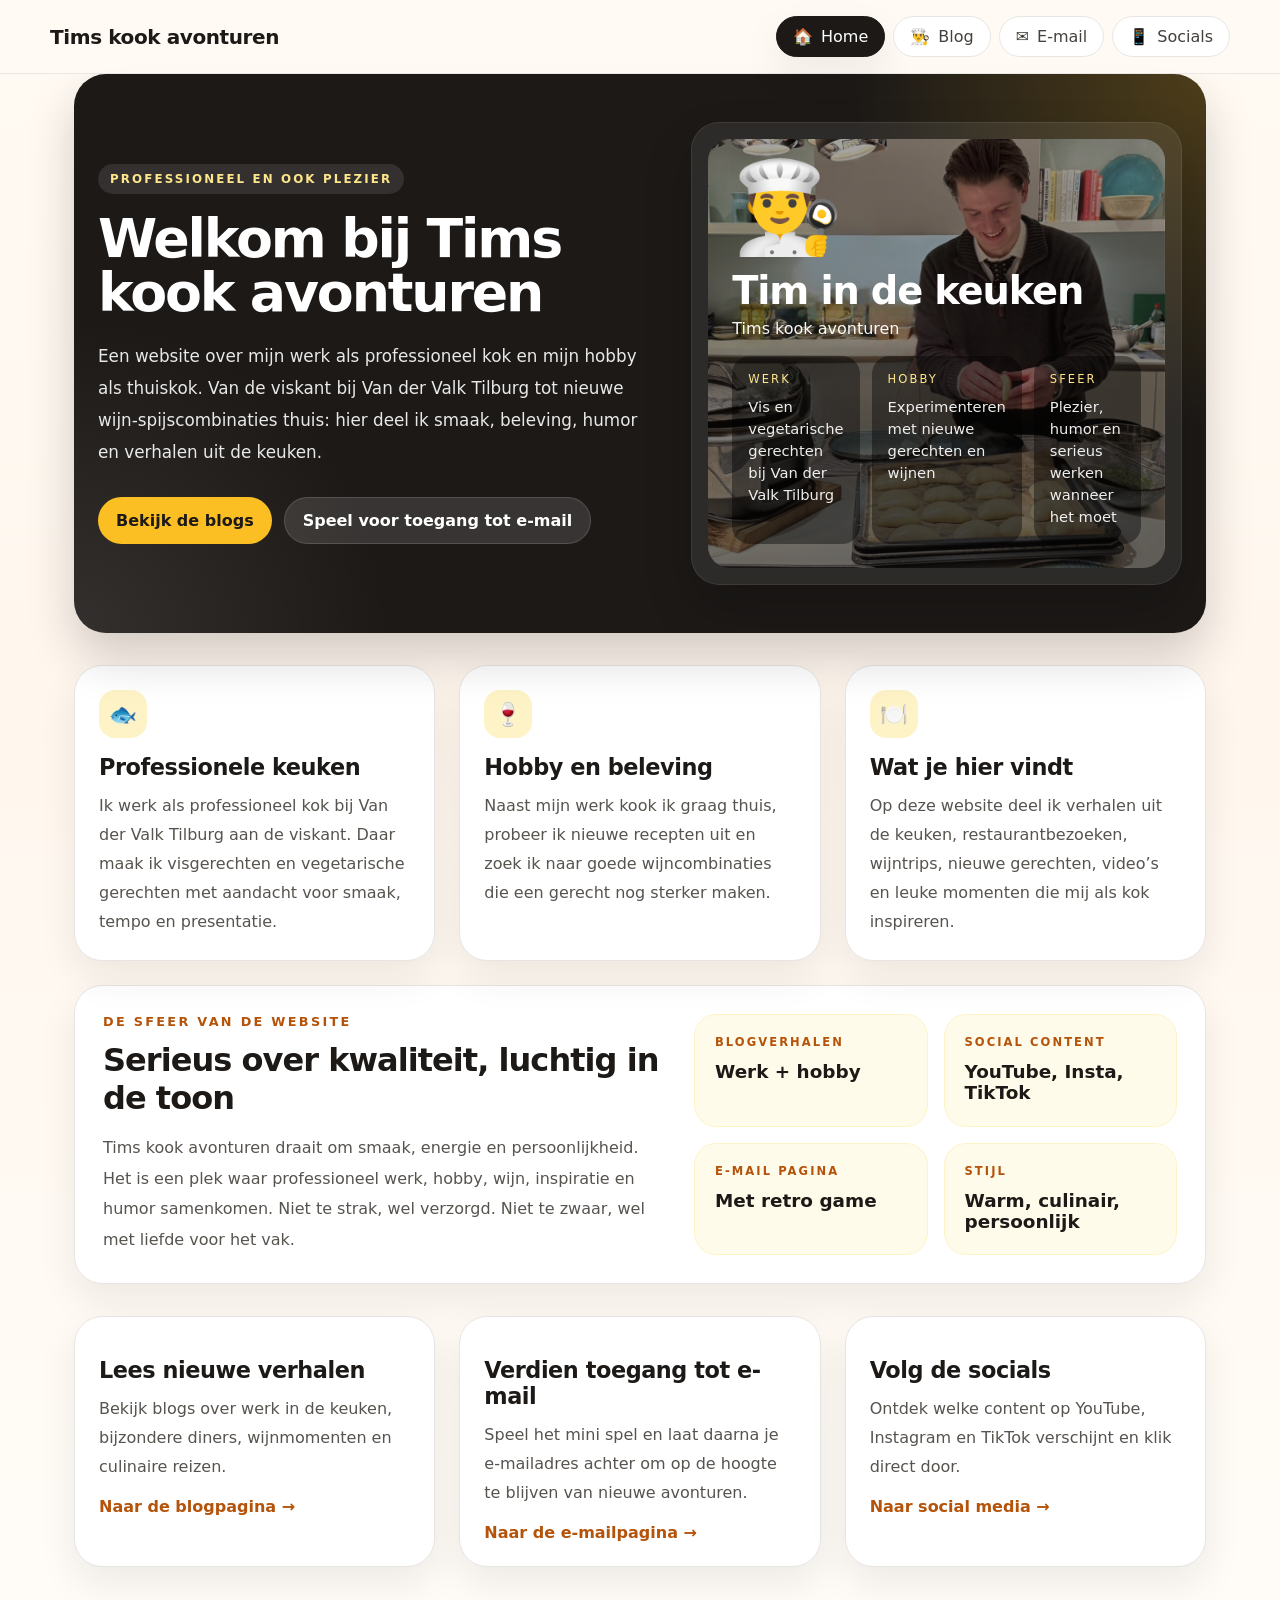
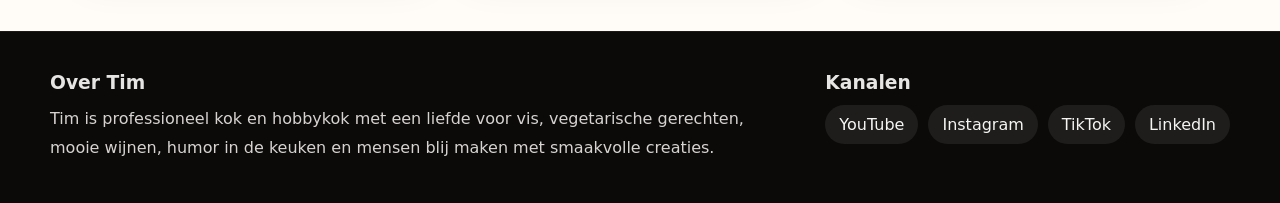
==== index.html @ 8c6b2191 "Add files via upload" ====
<!DOCTYPE html>
<html lang="nl">
<head>
  <meta charset="UTF-8" />
  <meta name="viewport" content="width=device-width, initial-scale=1.0" />
  <title>Tims kook avonturen</title>
  <link rel="stylesheet" href="styles.css" />
</head>
<body>
  <header class="site-header">
    <div class="container header-row">
      <a class="brand" href="index.html">Tims kook avonturen</a>
      <nav class="nav">
        <a class="nav-btn active" href="index.html">🏠 <span>Home</span></a><a class="nav-btn" href="blog.html">👨‍🍳 <span>Blog</span></a><a class="nav-btn" href="email.html">✉️ <span>E-mail</span></a><a class="nav-btn" href="social.html">📱 <span>Socials</span></a>
      </nav>
    </div>
  </header>
  <main class="container">
    
<section class="hero">
<div class="container hero-grid">
<div>
<span class="eyebrow">Professioneel en ook plezier</span>
<h1>Welkom bij Tims kook avonturen</h1>
<p class="hero-copy">
              Een website over mijn werk als professioneel kok en mijn hobby als thuiskok. Van de viskant bij Van der Valk Tilburg tot nieuwe wijn-spijscombinaties thuis: hier deel ik smaak, beleving, humor en verhalen uit de keuken.
            </p>
<div class="hero-actions">
<a class="btn-primary" href="blog.html">Bekijk de blogs</a>
<a class="btn-secondary" href="email.html">Speel voor toegang tot e-mail</a>
</div>
</div>
<div class="hero-card">
<div class="hero-visual">
<div>
<div class="hero-emoji">👨‍🍳</div>
<h2 class="hero-title">Tim in de keuken</h2>
<p class="hero-subtitle">Tims kook avonturen</p>
</div>
<div class="hero-mini-grid">
<div class="hero-mini">
<div class="mini-label">Werk</div>
<div class="mini-text">Vis en vegetarische gerechten bij Van der Valk Tilburg</div>
</div>
<div class="hero-mini">
<div class="mini-label">Hobby</div>
<div class="mini-text">Experimenteren met nieuwe gerechten en wijnen</div>
</div>
<div class="hero-mini">
<div class="mini-label">Sfeer</div>
<div class="mini-text">Plezier, humor en serieus werken wanneer het moet</div>
</div>
</div>
</div>
</div>
</div>
</section>
<section class="section-grid-3">
<article class="card">
<div class="icon-badge">🐟</div>
<h3>Professionele keuken</h3>
<p>Ik werk als professioneel kok bij Van der Valk Tilburg aan de viskant. Daar maak ik visgerechten en vegetarische gerechten met aandacht voor smaak, tempo en presentatie.</p>
</article>
<article class="card">
<div class="icon-badge">🍷</div>
<h3>Hobby en beleving</h3>
<p>Naast mijn werk kook ik graag thuis, probeer ik nieuwe recepten uit en zoek ik naar goede wijncombinaties die een gerecht nog sterker maken.</p>
</article>
<article class="card">
<div class="icon-badge">🍽️</div>
<h3>Wat je hier vindt</h3>
<p>Op deze website deel ik verhalen uit de keuken, restaurantbezoeken, wijntrips, nieuwe gerechten, video’s en leuke momenten die mij als kok inspireren.</p>
</article>
</section>
<section class="section-shell section-grid-2">
<div>
<div class="eyebrow-dark">De sfeer van de website</div>
<h2>Serieus over kwaliteit, luchtig in de toon</h2>
<p>
            Tims kook avonturen draait om smaak, energie en persoonlijkheid. Het is een plek waar professioneel werk, hobby, wijn, inspiratie en humor samenkomen. Niet te strak, wel verzorgd. Niet te zwaar, wel met liefde voor het vak.
          </p>
</div>
<div class="stats-grid">
<div class="stat">
<div class="stat-label">Blogverhalen</div>
<div class="stat-value">Werk + hobby</div>
</div>
<div class="stat">
<div class="stat-label">Social content</div>
<div class="stat-value">YouTube, Insta, TikTok</div>
</div>
<div class="stat">
<div class="stat-label">E-mail pagina</div>
<div class="stat-value">Met retro game</div>
</div>
<div class="stat">
<div class="stat-label">Stijl</div>
<div class="stat-value">Warm, culinair, persoonlijk</div>
</div>
</div>
</section>
<section class="section-grid-3">
<article class="card">
<h3>Lees nieuwe verhalen</h3>
<p>Bekijk blogs over werk in de keuken, bijzondere diners, wijnmomenten en culinaire reizen.</p>
<a class="arrow-link" href="blog.html">Naar de blogpagina →</a>
</article>
<article class="card">
<h3>Verdien toegang tot e-mail</h3>
<p>Speel het mini spel en laat daarna je e-mailadres achter om op de hoogte te blijven van nieuwe avonturen.</p>
<a class="arrow-link" href="email.html">Naar de e-mailpagina →</a>
</article>
<article class="card">
<h3>Volg de socials</h3>
<p>Ontdek welke content op YouTube, Instagram en TikTok verschijnt en klik direct door.</p>
<a class="arrow-link" href="social.html">Naar social media →</a>
</article>
</section>

  </main>
  <footer class="site-footer">
<div class="container footer-grid">
<div>
<h3>Over Tim</h3>
<p>Tim is professioneel kok en hobbykok met een liefde voor vis, vegetarische gerechten, mooie wijnen, humor in de keuken en mensen blij maken met smaakvolle creaties.</p>
</div>
<div>
<h3>Kanalen</h3>
<div class="footer-links">
<a class="footer-link" href="https://www.youtube.com/@timskookavonturen" rel="noreferrer" target="_blank">YouTube</a>
<a class="footer-link" href="https://www.instagram.com/tims.kook.avonturen" rel="noreferrer" target="_blank">Instagram</a>
<a class="footer-link" href="https://www.tiktok.com/@tims.kook.avonture" rel="noreferrer" target="_blank">TikTok</a>
<a class="footer-link" href="https://www.linkedin.com/" rel="noreferrer" target="_blank">LinkedIn</a>
</div>
</div>
</div>
</footer>
  <script src="script.js"></script>
</body>
</html>
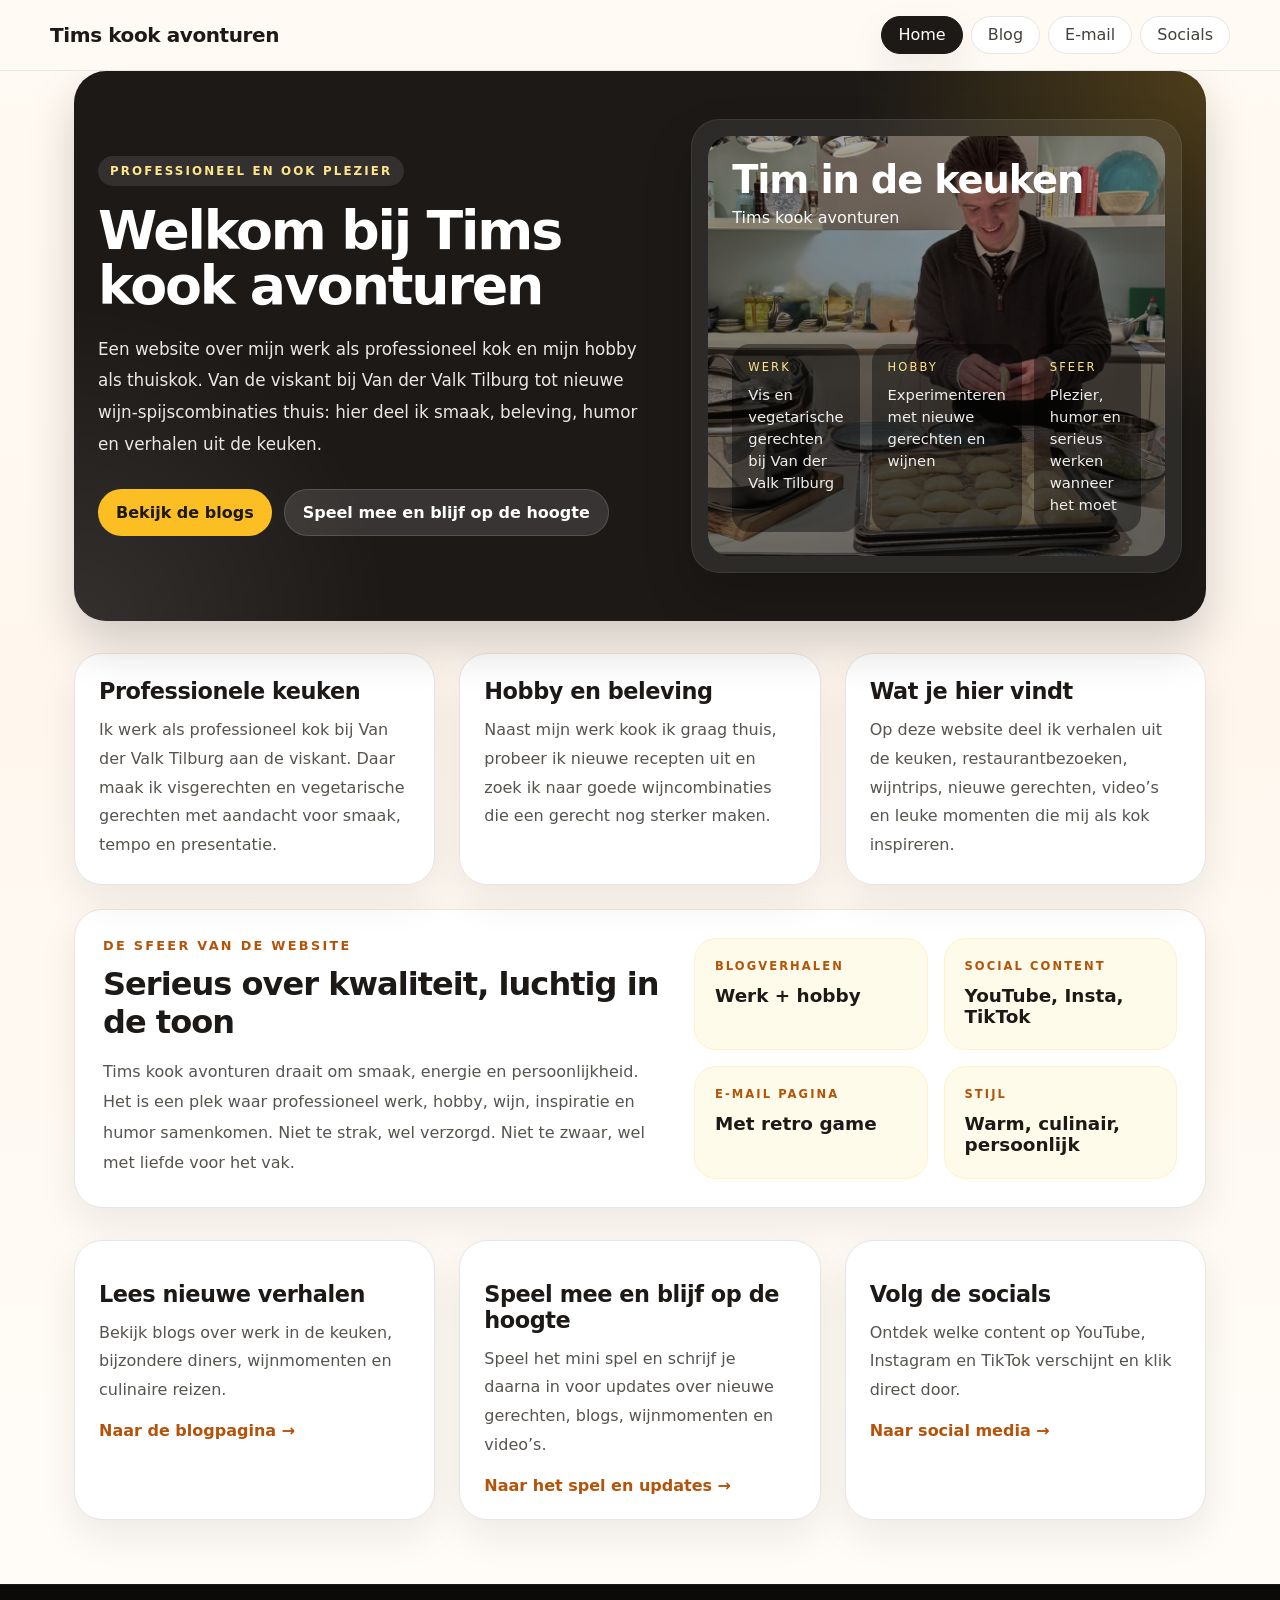
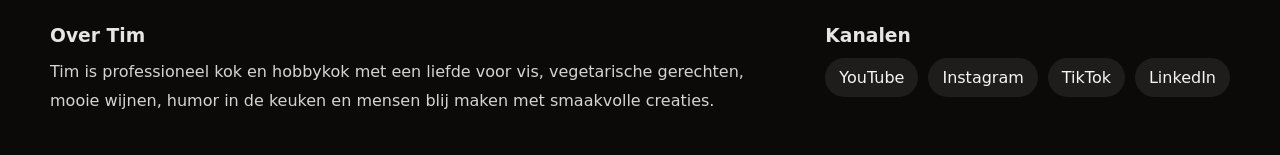
==== commit 6120a947: "Add files via upload" ====
--- a/index.html
+++ b/index.html
@@ -11,7 +11,7 @@
     <div class="container header-row">
       <a class="brand" href="index.html">Tims kook avonturen</a>
       <nav class="nav">
-        <a class="nav-btn active" href="index.html">🏠 <span>Home</span></a><a class="nav-btn" href="blog.html">👨‍🍳 <span>Blog</span></a><a class="nav-btn" href="email.html">✉️ <span>E-mail</span></a><a class="nav-btn" href="social.html">📱 <span>Socials</span></a>
+        <a class="nav-btn active" href="index.html"><span>Home</span></a><a class="nav-btn" href="blog.html"><span>Blog</span></a><a class="nav-btn" href="email.html"><span>E-mail</span></a><a class="nav-btn" href="social.html"><span>Socials</span></a>
       </nav>
     </div>
   </header>
@@ -27,13 +27,12 @@
             </p>
 <div class="hero-actions">
 <a class="btn-primary" href="blog.html">Bekijk de blogs</a>
-<a class="btn-secondary" href="email.html">Speel voor toegang tot e-mail</a>
+<a class="btn-secondary" href="email.html">Speel mee en blijf op de hoogte</a>
 </div>
 </div>
 <div class="hero-card">
-<div class="hero-visual">
+<div class="hero-visual hero-no-emoji">
 <div>
-<div class="hero-emoji">👨‍🍳</div>
 <h2 class="hero-title">Tim in de keuken</h2>
 <p class="hero-subtitle">Tims kook avonturen</p>
 </div>
@@ -56,18 +55,15 @@
 </div>
 </section>
 <section class="section-grid-3">
-<article class="card">
-<div class="icon-badge">🐟</div>
+<article class="card no-icon">
 <h3>Professionele keuken</h3>
 <p>Ik werk als professioneel kok bij Van der Valk Tilburg aan de viskant. Daar maak ik visgerechten en vegetarische gerechten met aandacht voor smaak, tempo en presentatie.</p>
 </article>
-<article class="card">
-<div class="icon-badge">🍷</div>
+<article class="card no-icon">
 <h3>Hobby en beleving</h3>
 <p>Naast mijn werk kook ik graag thuis, probeer ik nieuwe recepten uit en zoek ik naar goede wijncombinaties die een gerecht nog sterker maken.</p>
 </article>
-<article class="card">
-<div class="icon-badge">🍽️</div>
+<article class="card no-icon">
 <h3>Wat je hier vindt</h3>
 <p>Op deze website deel ik verhalen uit de keuken, restaurantbezoeken, wijntrips, nieuwe gerechten, video’s en leuke momenten die mij als kok inspireren.</p>
 </article>
@@ -106,9 +102,9 @@
 <a class="arrow-link" href="blog.html">Naar de blogpagina →</a>
 </article>
 <article class="card">
-<h3>Verdien toegang tot e-mail</h3>
-<p>Speel het mini spel en laat daarna je e-mailadres achter om op de hoogte te blijven van nieuwe avonturen.</p>
-<a class="arrow-link" href="email.html">Naar de e-mailpagina →</a>
+<h3>Speel mee en blijf op de hoogte</h3>
+<p>Speel het mini spel en schrijf je daarna in voor updates over nieuwe gerechten, blogs, wijnmomenten en video’s.</p>
+<a class="arrow-link" href="email.html">Naar het spel en updates →</a>
 </article>
 <article class="card">
 <h3>Volg de socials</h3>
--- a/styles.css
+++ b/styles.css
@@ -97,6 +97,8 @@
       box-shadow: var(--shadow);
     }
 
+    .nav-btn span { line-height: 1; }
+
     main { padding: 32px 0 40px; }
 
     .page { display: none; }
@@ -257,6 +259,8 @@
       font-size: 1rem;
     }
 
+    .hero-no-emoji .hero-title { margin-top: 0; }
+
     .hero-mini-grid {
       display: grid;
       grid-template-columns: repeat(3, 1fr);
@@ -324,6 +328,8 @@
       font-size: 1.4rem;
       letter-spacing: -0.02em;
     }
+
+    .card.no-icon h3 { margin-top: 0; }
 
     .card p {
       margin-top: 12px;
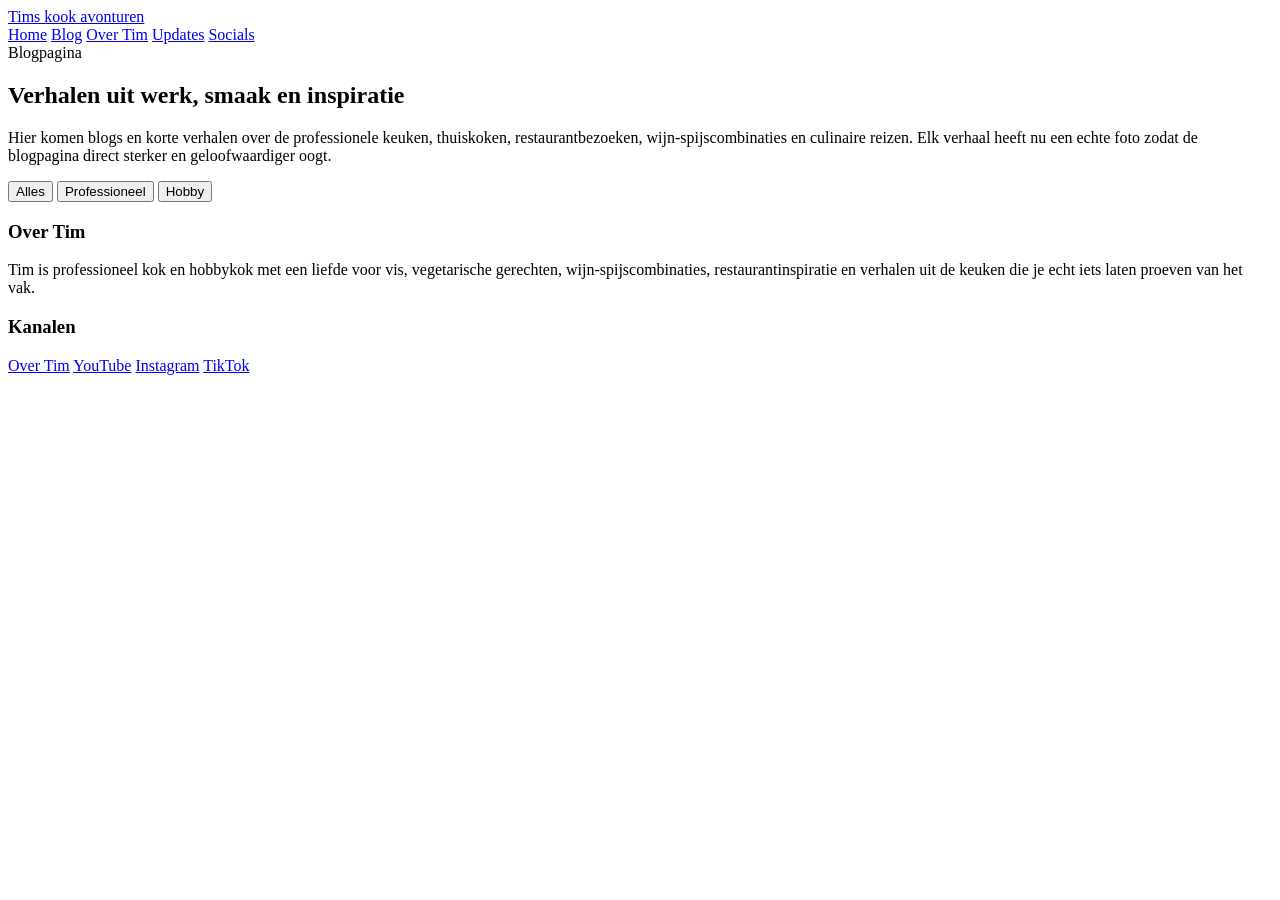
==== commit 2c389638: "Add files via upload" ====
--- a/index.html
+++ b/index.html
@@ -3,134 +3,66 @@
 <head>
   <meta charset="UTF-8" />
   <meta name="viewport" content="width=device-width, initial-scale=1.0" />
-  <title>Tims kook avonturen</title>
+  <title>Blog | Tims kook avonturen</title>
+  <meta name="description" content="Tims kook avonturen: professionele keukenverhalen, wijn-spijsinspiratie en eerlijke foodcontent uit de praktijk." />
   <link rel="stylesheet" href="styles.css" />
 </head>
-<body>
+<body class="">
+
   <header class="site-header">
     <div class="container header-row">
       <a class="brand" href="index.html">Tims kook avonturen</a>
       <nav class="nav">
-        <a class="nav-btn active" href="index.html"><span>Home</span></a><a class="nav-btn" href="blog.html"><span>Blog</span></a><a class="nav-btn" href="email.html"><span>E-mail</span></a><a class="nav-btn" href="social.html"><span>Socials</span></a>
+        <a class="nav-btn " href="index.html"><span>Home</span></a>
+        <a class="nav-btn active" href="blog.html"><span>Blog</span></a>
+        <a class="nav-btn " href="over-tim.html"><span>Over Tim</span></a>
+        <a class="nav-btn " href="email.html"><span>Updates</span></a>
+        <a class="nav-btn " href="social.html"><span>Socials</span></a>
       </nav>
     </div>
   </header>
+
   <main class="container">
-    
-<section class="hero">
-<div class="container hero-grid">
-<div>
-<span class="eyebrow">Professioneel en ook plezier</span>
-<h1>Welkom bij Tims kook avonturen</h1>
-<p class="hero-copy">
-              Een website over mijn werk als professioneel kok en mijn hobby als thuiskok. Van de viskant bij Van der Valk Tilburg tot nieuwe wijn-spijscombinaties thuis: hier deel ik smaak, beleving, humor en verhalen uit de keuken.
-            </p>
-<div class="hero-actions">
-<a class="btn-primary" href="blog.html">Bekijk de blogs</a>
-<a class="btn-secondary" href="email.html">Speel mee en blijf op de hoogte</a>
-</div>
-</div>
-<div class="hero-card">
-<div class="hero-visual hero-no-emoji">
-<div>
-<h2 class="hero-title">Tim in de keuken</h2>
-<p class="hero-subtitle">Tims kook avonturen</p>
-</div>
-<div class="hero-mini-grid">
-<div class="hero-mini">
-<div class="mini-label">Werk</div>
-<div class="mini-text">Vis en vegetarische gerechten bij Van der Valk Tilburg</div>
-</div>
-<div class="hero-mini">
-<div class="mini-label">Hobby</div>
-<div class="mini-text">Experimenteren met nieuwe gerechten en wijnen</div>
-</div>
-<div class="hero-mini">
-<div class="mini-label">Sfeer</div>
-<div class="mini-text">Plezier, humor en serieus werken wanneer het moet</div>
-</div>
-</div>
-</div>
-</div>
-</div>
-</section>
-<section class="section-grid-3">
-<article class="card no-icon">
-<h3>Professionele keuken</h3>
-<p>Ik werk als professioneel kok bij Van der Valk Tilburg aan de viskant. Daar maak ik visgerechten en vegetarische gerechten met aandacht voor smaak, tempo en presentatie.</p>
-</article>
-<article class="card no-icon">
-<h3>Hobby en beleving</h3>
-<p>Naast mijn werk kook ik graag thuis, probeer ik nieuwe recepten uit en zoek ik naar goede wijncombinaties die een gerecht nog sterker maken.</p>
-</article>
-<article class="card no-icon">
-<h3>Wat je hier vindt</h3>
-<p>Op deze website deel ik verhalen uit de keuken, restaurantbezoeken, wijntrips, nieuwe gerechten, video’s en leuke momenten die mij als kok inspireren.</p>
-</article>
-</section>
-<section class="section-shell section-grid-2">
-<div>
-<div class="eyebrow-dark">De sfeer van de website</div>
-<h2>Serieus over kwaliteit, luchtig in de toon</h2>
-<p>
-            Tims kook avonturen draait om smaak, energie en persoonlijkheid. Het is een plek waar professioneel werk, hobby, wijn, inspiratie en humor samenkomen. Niet te strak, wel verzorgd. Niet te zwaar, wel met liefde voor het vak.
+
+    <section class="page-head">
+      <div class="head-row">
+        <div>
+          <div class="eyebrow-dark">Blogpagina</div>
+          <h1>Verhalen uit werk, smaak en inspiratie</h1>
+          <p>
+            Hier komen blogs en korte verhalen over de professionele keuken, thuiskoken, restaurantbezoeken, wijn-spijscombinaties en culinaire reizen. Elk verhaal heeft nu een echte foto zodat de blogpagina direct sterker en geloofwaardiger oogt.
           </p>
-</div>
-<div class="stats-grid">
-<div class="stat">
-<div class="stat-label">Blogverhalen</div>
-<div class="stat-value">Werk + hobby</div>
-</div>
-<div class="stat">
-<div class="stat-label">Social content</div>
-<div class="stat-value">YouTube, Insta, TikTok</div>
-</div>
-<div class="stat">
-<div class="stat-label">E-mail pagina</div>
-<div class="stat-value">Met retro game</div>
-</div>
-<div class="stat">
-<div class="stat-label">Stijl</div>
-<div class="stat-value">Warm, culinair, persoonlijk</div>
-</div>
-</div>
-</section>
-<section class="section-grid-3">
-<article class="card">
-<h3>Lees nieuwe verhalen</h3>
-<p>Bekijk blogs over werk in de keuken, bijzondere diners, wijnmomenten en culinaire reizen.</p>
-<a class="arrow-link" href="blog.html">Naar de blogpagina →</a>
-</article>
-<article class="card">
-<h3>Speel mee en blijf op de hoogte</h3>
-<p>Speel het mini spel en schrijf je daarna in voor updates over nieuwe gerechten, blogs, wijnmomenten en video’s.</p>
-<a class="arrow-link" href="email.html">Naar het spel en updates →</a>
-</article>
-<article class="card">
-<h3>Volg de socials</h3>
-<p>Ontdek welke content op YouTube, Instagram en TikTok verschijnt en klik direct door.</p>
-<a class="arrow-link" href="social.html">Naar social media →</a>
-</article>
-</section>
+        </div>
+        <div class="pill-group">
+          <button class="pill active" data-filter="Alles">Alles</button>
+          <button class="pill" data-filter="Professioneel">Professioneel</button>
+          <button class="pill" data-filter="Hobby">Hobby</button>
+        </div>
+      </div>
+    </section>
+
+    <section class="blog-grid" id="blog-grid"></section>
 
   </main>
+
   <footer class="site-footer">
-<div class="container footer-grid">
-<div>
-<h3>Over Tim</h3>
-<p>Tim is professioneel kok en hobbykok met een liefde voor vis, vegetarische gerechten, mooie wijnen, humor in de keuken en mensen blij maken met smaakvolle creaties.</p>
-</div>
-<div>
-<h3>Kanalen</h3>
-<div class="footer-links">
-<a class="footer-link" href="https://www.youtube.com/@timskookavonturen" rel="noreferrer" target="_blank">YouTube</a>
-<a class="footer-link" href="https://www.instagram.com/tims.kook.avonturen" rel="noreferrer" target="_blank">Instagram</a>
-<a class="footer-link" href="https://www.tiktok.com/@tims.kook.avonture" rel="noreferrer" target="_blank">TikTok</a>
-<a class="footer-link" href="https://www.linkedin.com/" rel="noreferrer" target="_blank">LinkedIn</a>
-</div>
-</div>
-</div>
-</footer>
+    <div class="container footer-grid">
+      <div>
+        <h3>Over Tim</h3>
+        <p>Tim is professioneel kok en hobbykok met een liefde voor vis, vegetarische gerechten, wijn-spijscombinaties, restaurantinspiratie en verhalen uit de keuken die je echt iets laten proeven van het vak.</p>
+      </div>
+      <div>
+        <h3>Kanalen</h3>
+        <div class="footer-links">
+          <a class="footer-link is-page" href="over-tim.html">Over Tim</a>
+          <a class="footer-link" href="https://www.youtube.com/@timskookavonturen" target="_blank" rel="noreferrer">YouTube</a>
+          <a class="footer-link" href="https://www.instagram.com/tims.kook.avonturen" target="_blank" rel="noreferrer">Instagram</a>
+          <a class="footer-link" href="https://www.tiktok.com/@tims.kook.avonture" target="_blank" rel="noreferrer">TikTok</a>
+        </div>
+      </div>
+    </div>
+  </footer>
+
   <script src="script.js"></script>
 </body>
-</html>
+</html>
--- a/styles.css
+++ b/styles.css
@@ -1,763 +1,341 @@
 
-    :root {
-      --bg: #fffaf3;
-      --bg-soft: #fff7ee;
-      --card: #ffffff;
-      --text: #1c1917;
-      --muted: #57534e;
-      --line: #e7e5e4;
-      --dark: #1c1917;
-      --dark-2: #292524;
-      --accent: #fbbf24;
-      --accent-2: #f59e0b;
-      --accent-soft: #fef3c7;
-      --success-bg: #ecfdf5;
-      --success-line: #a7f3d0;
-      --success-text: #065f46;
-      --shadow: 0 16px 38px rgba(28, 25, 23, 0.08);
-      --radius-xl: 28px;
-      --radius-lg: 22px;
-      --radius-md: 18px;
-      --max: 1180px;
+const blogPosts = [
+  {
+    title: "Nieuwe menukaart bij Van der Valk Tilburg",
+    category: "Professioneel",
+    image: "assets/images/nieuwe-menukaart.webp",
+    excerpt: "Een kijkje achter de schermen bij het ontwikkelen van nieuwe vis- en vegetarische gerechten.",
+    meta: "Werk in de keuken"
+  },
+  {
+    title: "AFC Ajax over de vloer",
+    category: "Professioneel",
+    image: "assets/images/afc-ajax-in-huis.webp",
+    excerpt: "Wat er komt kijken bij koken voor een topsportgezelschap en hoe voorbereiding en timing samenkomen.",
+    meta: "Service & timing"
+  },
+  {
+    title: "Nieuw gerecht met bijpassende wijn",
+    category: "Hobby",
+    image: "assets/images/gerecht-en-wijn.webp",
+    excerpt: "Thuis experimenteren met smaken, structuur en een wijn die het gerecht sterker maakt.",
+    meta: "Wijn-spijs"
+  },
+  {
+    title: "Etentje bij Puick in Breda",
+    category: "Hobby",
+    image: "assets/images/puick-breda.webp",
+    excerpt: "Inspiratie opdoen met verrassende combinaties, mooie presentaties en fijne wijnen.",
+    meta: "Restaurantinspiratie"
+  },
+  {
+    title: "Luxe avond bij Brut172",
+    category: "Hobby",
+    image: "assets/images/brut172.webp",
+    excerpt: "Een culinaire ervaring op hoog niveau, met aandacht voor detail, techniek en verfijning.",
+    meta: "Fine dining"
+  },
+  {
+    title: "Wijnvakantie in de Bourgogne",
+    category: "Hobby",
+    image: "assets/images/bourgogne.webp",
+    excerpt: "Van streekgerechten tot mooie wijnhuizen: een reis vol smaak, verhalen en inspiratie.",
+    meta: "Culinaire reis"
+  }
+];
+
+const socialLinks = [
+  {
+    name: "YouTube",
+    href: "https://www.youtube.com/@timskookavonturen",
+    icon: youtubeIcon(),
+    tagline: "Gerechtvideo’s en keukenmomenten",
+    description: "Hier komen uitgebreide video’s van gerechten, kooktechnieken, opmaak en verhalen uit de keuken."
+  },
+  {
+    name: "Instagram",
+    href: "https://www.instagram.com/tims.kook.avonturen",
+    icon: instagramIcon(),
+    tagline: "Foodfoto’s, sfeer en updates",
+    description: "Voor mooie borden, close-ups van ingrediënten, wijnmomenten en de sfeer achter de schermen."
+  },
+  {
+    name: "TikTok",
+    href: "https://www.tiktok.com/@tims.kook.avonture",
+    icon: tiktokIcon(),
+    tagline: "Korte clips en luchtige content",
+    description: "Korte video's, leuke keukenmomenten en snelle gerechtjes met een knipoog."
+  }
+];
+
+function instagramIcon() {
+  return `
+    <svg width="26" height="26" viewBox="0 0 24 24" fill="none" stroke="currentColor" stroke-width="1.8" stroke-linecap="round" stroke-linejoin="round" aria-hidden="true">
+      <rect x="3.5" y="3.5" width="17" height="17" rx="4.5"></rect>
+      <circle cx="12" cy="12" r="4"></circle>
+      <circle cx="17.3" cy="6.7" r="0.8" fill="currentColor" stroke="none"></circle>
+    </svg>`;
+}
+
+function youtubeIcon() {
+  return `
+    <svg width="26" height="26" viewBox="0 0 24 24" fill="none" stroke="currentColor" stroke-width="1.6" stroke-linecap="round" stroke-linejoin="round" aria-hidden="true">
+      <path d="M21 12.2c0 2.4-.3 4-.7 5-.3.8-.9 1.4-1.7 1.7-1.5.6-6.6.6-6.6.6s-5.1 0-6.6-.6c-.8-.3-1.4-.9-1.7-1.7-.4-1-.7-2.6-.7-5s.3-4 .7-5c.3-.8.9-1.4 1.7-1.7C6.9 5 12 5 12 5s5.1 0 6.6.6c.8.3 1.4.9 1.7 1.7.4 1 .7 2.6.7 4.9Z"></path>
+      <path d="m10 9 5 3-5 3V9Z" fill="currentColor" stroke="none"></path>
+    </svg>`;
+}
+
+function tiktokIcon() {
+  return `
+    <svg width="26" height="26" viewBox="0 0 24 24" fill="none" stroke="currentColor" stroke-width="1.8" stroke-linecap="round" stroke-linejoin="round" aria-hidden="true">
+      <path d="M14 4c.5 1.6 1.7 2.9 3.2 3.5.9.4 1.8.6 2.8.6"></path>
+      <path d="M14 4v10.3a4.3 4.3 0 1 1-3.4-4.2"></path>
+    </svg>`;
+}
+
+function renderBlogs(filter = "Alles") {
+  const grid = document.getElementById("blog-grid");
+  if (!grid) return;
+
+  const visible = filter === "Alles"
+    ? blogPosts
+    : blogPosts.filter((post) => post.category === filter);
+
+  grid.innerHTML = visible.map((post) => `
+    <article class="card blog-card">
+      <img class="blog-image" src="${post.image}" alt="${post.title}" loading="lazy" />
+      <div class="blog-body">
+        <span class="tag">${post.category}</span>
+        <h3>${post.title}</h3>
+        <p>${post.excerpt}</p>
+        <div class="meta">
+          <span>${post.meta}</span>
+          <span>Tims kook avonturen</span>
+        </div>
+      </div>
+    </article>
+  `).join("");
+}
+
+function renderSocials() {
+  const grid = document.getElementById("social-grid");
+  if (!grid) return;
+
+  grid.innerHTML = socialLinks.map((item) => `
+    <a class="card social-card" href="${item.href}" target="_blank" rel="noreferrer">
+      <div class="social-icon">${item.icon}</div>
+      <h3>${item.name}</h3>
+      <div class="social-tagline">${item.tagline}</div>
+      <p>${item.description}</p>
+      <div class="arrow-link">Ga naar ${item.name} →</div>
+    </a>
+  `).join("");
+}
+
+function setupBlogFilters() {
+  const buttons = document.querySelectorAll("[data-filter]");
+  if (!buttons.length) return;
+
+  buttons.forEach((button) => {
+    button.addEventListener("click", () => {
+      buttons.forEach((btn) => btn.classList.remove("active"));
+      button.classList.add("active");
+      renderBlogs(button.dataset.filter);
+    });
+  });
+}
+
+function setupGame() {
+  const gameEl = document.getElementById("game");
+  const chefEl = document.getElementById("chef");
+  if (!gameEl || !chefEl) return;
+
+  const overlayEl = document.getElementById("game-overlay");
+  const overlayTitleEl = document.getElementById("overlay-title");
+  const overlayCopyEl = document.getElementById("overlay-copy");
+  const scoreTextEl = document.getElementById("score-text");
+  const statusTextEl = document.getElementById("status-text");
+  const lockedNoticeEl = document.getElementById("locked-notice");
+  const emailFormEl = document.getElementById("email-form");
+  const successBoxEl = document.getElementById("success-box");
+  const startButton = document.getElementById("start-game");
+  const jumpButton = document.getElementById("jump-game");
+
+  const game = {
+    width: 560,
+    chefX: 88,
+    obstacleWidth: 42,
+    gravity: 1.1,
+    jumpForce: 14,
+    runSpeed: 8,
+    clearTarget: 3,
+    phase: "idle",
+    chefHeight: 0,
+    velocity: 0,
+    obstacles: [],
+    spawned: 0,
+    cleared: 0,
+    timer: null,
+    clearedIds: new Set()
+  };
+
+  function obstacleType(index) {
+    const types = [
+      { emoji: "🐟", label: "vis" },
+      { emoji: "🔪", label: "mes" },
+      { emoji: "🍳", label: "koekenpan" }
+    ];
+    return types[index % types.length];
+  }
+
+  function clearObstacleDom() {
+    gameEl.querySelectorAll(".obstacle").forEach((el) => el.remove());
+  }
+
+  function drawGame() {
+    chefEl.style.left = `${game.chefX}px`;
+    chefEl.style.transform = `translateY(-${game.chefHeight}px)`;
+    clearObstacleDom();
+
+    game.obstacles.forEach((obstacle) => {
+      const el = document.createElement("div");
+      el.className = "obstacle";
+      el.style.left = `${obstacle.x}px`;
+      el.title = obstacle.type.label;
+      el.textContent = obstacle.type.emoji;
+      gameEl.appendChild(el);
+    });
+
+    scoreTextEl.textContent = `Gehaald: ${game.cleared}/${game.clearTarget}`;
+
+    const labels = {
+      idle: "Klaar om te starten",
+      playing: "Spelen",
+      lost: "Opnieuw proberen",
+      won: "Gewonnen"
+    };
+    statusTextEl.textContent = `Status: ${labels[game.phase]}`;
+  }
+
+  function setOverlay(title, copy, visible = true) {
+    overlayTitleEl.textContent = title;
+    overlayCopyEl.textContent = copy;
+    overlayEl.style.display = visible ? "flex" : "none";
+  }
+
+  function unlockForm() {
+    lockedNoticeEl.style.display = "none";
+    emailFormEl.style.display = "block";
+  }
+
+  function lockForm() {
+    lockedNoticeEl.style.display = "block";
+    emailFormEl.style.display = "none";
+    successBoxEl.style.display = "none";
+  }
+
+  function stopGame() {
+    if (game.timer) {
+      clearInterval(game.timer);
+      game.timer = null;
     }
-
-    * { box-sizing: border-box; }
-    html { scroll-behavior: smooth; }
-    body {
-      margin: 0;
-      font-family: Inter, ui-sans-serif, system-ui, -apple-system, BlinkMacSystemFont, "Segoe UI", sans-serif;
-      color: var(--text);
-      background: linear-gradient(180deg, var(--bg) 0%, var(--bg-soft) 40%, #fffdf9 100%);
+  }
+
+  function startGame() {
+    stopGame();
+    game.phase = "playing";
+    game.chefHeight = 0;
+    game.velocity = 0;
+    game.obstacles = [{ id: 1, x: game.width + 20, type: obstacleType(0) }];
+    game.spawned = 1;
+    game.cleared = 0;
+    game.clearedIds = new Set();
+    lockForm();
+    setOverlay("", "", false);
+    drawGame();
+
+    game.timer = setInterval(() => {
+      const nextVelocity = game.velocity - game.gravity;
+      const nextHeight = Math.max(0, game.chefHeight + nextVelocity);
+      game.velocity = nextHeight === 0 && nextVelocity < 0 ? 0 : nextVelocity;
+      game.chefHeight = nextHeight;
+
+      game.obstacles = game.obstacles.map((item) => ({ ...item, x: item.x - game.runSpeed }));
+      const last = game.obstacles[game.obstacles.length - 1];
+
+      if (game.spawned < game.clearTarget && (!last || last.x < game.width - 170)) {
+        game.obstacles.push({
+          id: game.spawned + 1,
+          x: game.width + 40,
+          type: obstacleType(game.spawned)
+        });
+        game.spawned += 1;
+      }
+
+      const hit = game.obstacles.some((obstacle) => {
+        const horizontalHit = obstacle.x < game.chefX + 30 && obstacle.x + game.obstacleWidth > game.chefX;
+        const verticalHit = game.chefHeight < 34;
+        return horizontalHit && verticalHit;
+      });
+
+      if (hit) {
+        game.phase = "lost";
+        stopGame();
+        setOverlay("Bijna", "Nog een keer. Dan blijf je daarna makkelijk op de hoogte.", true);
+        drawGame();
+        return;
+      }
+
+      game.obstacles.forEach((item) => {
+        if (item.x < -game.obstacleWidth && !game.clearedIds.has(item.id)) {
+          game.clearedIds.add(item.id);
+          game.cleared += 1;
+          if (game.cleared >= game.clearTarget) {
+            game.phase = "won";
+            stopGame();
+            setOverlay("Gelukt", "Top. Je hebt de mini challenge gehaald.", true);
+            unlockForm();
+          }
+        }
+      });
+
+      game.obstacles = game.obstacles.filter((item) => item.x >= -game.obstacleWidth);
+      drawGame();
+    }, 40);
+  }
+
+  function jump() {
+    if (game.phase !== "playing") return;
+    if (game.chefHeight === 0) game.velocity = game.jumpForce;
+  }
+
+  startButton.addEventListener("click", startGame);
+  jumpButton.addEventListener("click", jump);
+
+  document.addEventListener("keydown", (event) => {
+    if (event.code === "Space") {
+      if (document.activeElement && ["INPUT", "TEXTAREA"].includes(document.activeElement.tagName)) return;
+      event.preventDefault();
+      if (game.phase === "idle" || game.phase === "lost") startGame();
+      else jump();
     }
-
-    a { color: inherit; text-decoration: none; }
-    button, input {
-      font: inherit;
-    }
-
-    .container {
-      max-width: var(--max);
-      margin: 0 auto;
-      padding: 0 24px;
-    }
-
-    .site-header {
-      position: sticky;
-      top: 0;
-      z-index: 50;
-      backdrop-filter: blur(10px);
-      background: rgba(255, 250, 243, 0.9);
-      border-bottom: 1px solid rgba(231, 229, 228, 0.85);
-    }
-
-    .header-row {
-      display: flex;
-      align-items: center;
-      justify-content: space-between;
-      gap: 16px;
-      padding: 16px 0;
-    }
-
-    .brand {
-      border: 0;
-      background: transparent;
-      font-size: 1.25rem;
-      font-weight: 800;
-      letter-spacing: -0.02em;
-      color: var(--text);
-      cursor: pointer;
-      padding: 0;
-    }
-
-    .nav {
-      display: flex;
-      flex-wrap: wrap;
-      justify-content: flex-end;
-      gap: 8px;
-    }
-
-    .nav-btn {
-      display: inline-flex;
-      align-items: center;
-      gap: 8px;
-      border-radius: 999px;
-      border: 1px solid var(--line);
-      background: #fff;
-      color: #44403c;
-      padding: 10px 16px;
-      cursor: pointer;
-      transition: 0.2s ease;
-    }
-
-    .nav-btn:hover { background: #fffbeb; }
-    .nav-btn.active {
-      background: var(--dark);
-      color: #fff;
-      border-color: var(--dark);
-      box-shadow: var(--shadow);
-    }
-
-    .nav-btn span { line-height: 1; }
-
-    main { padding: 32px 0 40px; }
-
-    .page { display: none; }
-    .page.active { display: block; }
-
-    .hero {
-      position: relative;
-      overflow: hidden;
-      border-radius: 32px;
-      background: var(--dark);
-      color: #fff;
-      box-shadow: 0 24px 48px rgba(28, 25, 23, 0.2);
-      padding: 48px 0;
-    }
-
-    .hero::before {
-      content: "";
-      position: absolute;
-      inset: 0;
-      background:
-        radial-gradient(circle at top right, rgba(251, 191, 36, 0.22), transparent 28%),
-        radial-gradient(circle at bottom left, rgba(255, 255, 255, 0.1), transparent 25%);
-      pointer-events: none;
-    }
-
-    .hero-grid {
-      position: relative;
-      display: grid;
-      grid-template-columns: 1.06fr 0.94fr;
-      gap: 40px;
-      align-items: center;
-    }
-
-    .eyebrow {
-      display: inline-block;
-      border-radius: 999px;
-      background: rgba(255,255,255,0.1);
-      color: #fde68a;
-      font-size: 0.74rem;
-      font-weight: 700;
-      letter-spacing: 0.18em;
-      text-transform: uppercase;
-      padding: 8px 12px;
-    }
-
-    h1, h2, h3, p { margin: 0; }
-    .hero h1 {
-      margin-top: 18px;
-      font-size: clamp(2.2rem, 4.2vw, 4rem);
-      line-height: 1.02;
-      letter-spacing: -0.04em;
-    }
-
-    .hero-copy {
-      margin-top: 20px;
-      max-width: 680px;
-      color: rgba(255,255,255,0.9);
-      line-height: 1.9;
-      font-size: 1.05rem;
-    }
-
-    .hero-actions {
-      display: flex;
-      flex-wrap: wrap;
-      gap: 12px;
-      margin-top: 28px;
-    }
-
-    .btn-primary,
-    .btn-secondary,
-    .btn-dark,
-    .btn-ghost {
-      display: inline-flex;
-      align-items: center;
-      justify-content: center;
-      border-radius: 999px;
-      padding: 13px 18px;
-      border: 0;
-      cursor: pointer;
-      transition: 0.2s ease;
-      font-weight: 700;
-    }
-
-    .btn-primary {
-      background: var(--accent);
-      color: #1c1917;
-    }
-
-    .btn-primary:hover { background: #fcd34d; }
-
-    .btn-secondary {
-      background: rgba(255,255,255,0.12);
-      color: #fff;
-      border: 1px solid rgba(255,255,255,0.14);
-    }
-
-    .btn-secondary:hover { background: rgba(255,255,255,0.18); }
-
-    .hero-card {
-      background: rgba(255,255,255,0.08);
-      border: 1px solid rgba(255,255,255,0.08);
-      border-radius: 28px;
-      padding: 16px;
-      box-shadow: 0 24px 48px rgba(0,0,0,0.18);
-      backdrop-filter: blur(7px);
-    }
-
-    .hero-visual {
-      min-height: 420px;
-      border-radius: 22px;
-      overflow: hidden;
-      position: relative;
-      background-image:
-        linear-gradient(180deg, rgba(12, 10, 9, 0.28), rgba(12, 10, 9, 0.5)),
-        url("[data-uri]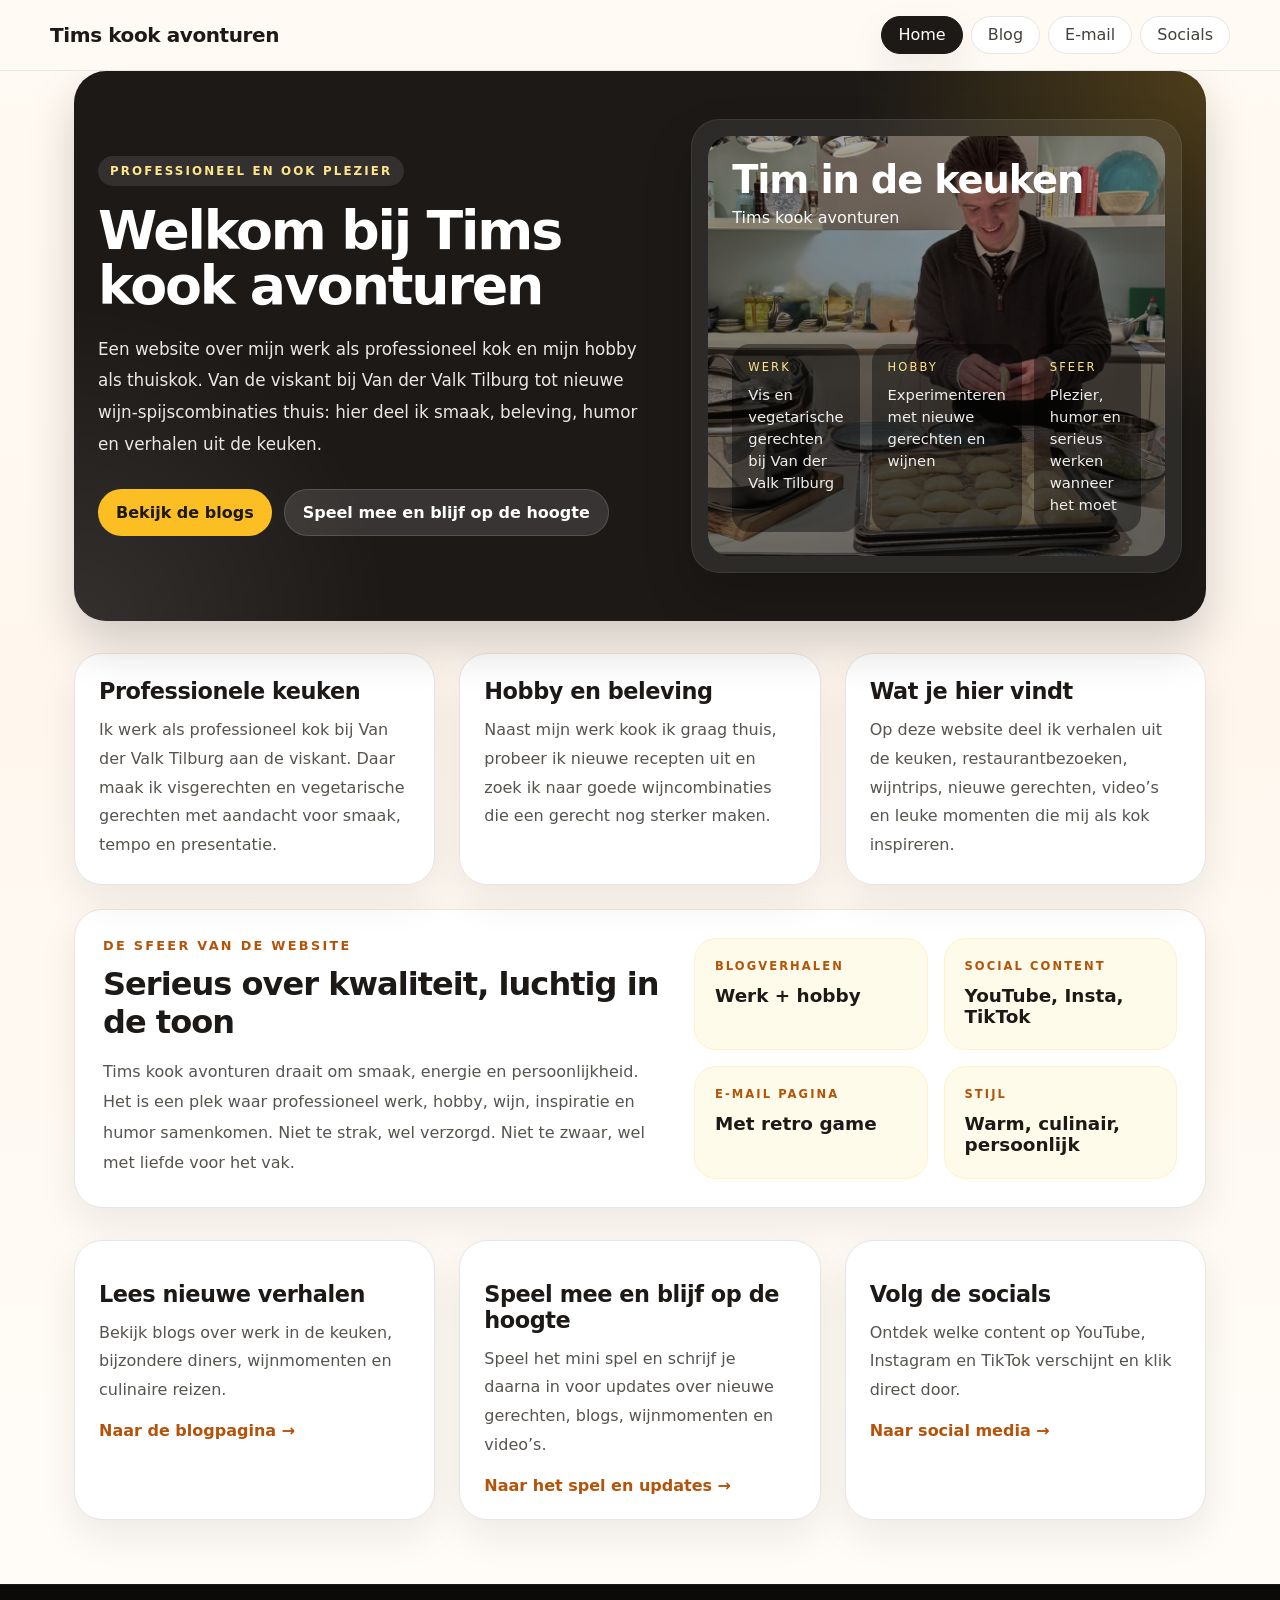
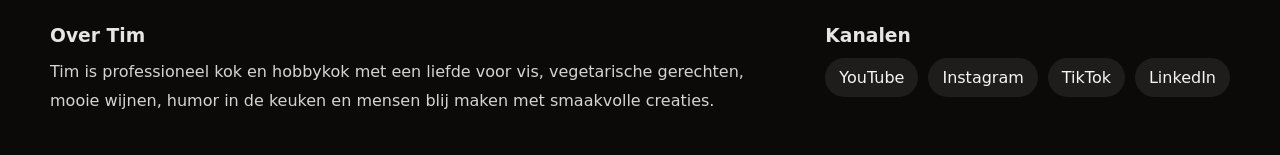
==== commit 606bb9ee: "Add files via upload" ====
--- a/index.html
+++ b/index.html
@@ -3,66 +3,134 @@
 <head>
   <meta charset="UTF-8" />
   <meta name="viewport" content="width=device-width, initial-scale=1.0" />
-  <title>Blog | Tims kook avonturen</title>
-  <meta name="description" content="Tims kook avonturen: professionele keukenverhalen, wijn-spijsinspiratie en eerlijke foodcontent uit de praktijk." />
+  <title>Tims kook avonturen</title>
   <link rel="stylesheet" href="styles.css" />
 </head>
-<body class="">
-
+<body>
   <header class="site-header">
     <div class="container header-row">
       <a class="brand" href="index.html">Tims kook avonturen</a>
       <nav class="nav">
-        <a class="nav-btn " href="index.html"><span>Home</span></a>
-        <a class="nav-btn active" href="blog.html"><span>Blog</span></a>
-        <a class="nav-btn " href="over-tim.html"><span>Over Tim</span></a>
-        <a class="nav-btn " href="email.html"><span>Updates</span></a>
-        <a class="nav-btn " href="social.html"><span>Socials</span></a>
+        <a class="nav-btn active" href="index.html"><span>Home</span></a><a class="nav-btn" href="blog.html"><span>Blog</span></a><a class="nav-btn" href="email.html"><span>E-mail</span></a><a class="nav-btn" href="social.html"><span>Socials</span></a>
       </nav>
     </div>
   </header>
-
   <main class="container">
-
-    <section class="page-head">
-      <div class="head-row">
-        <div>
-          <div class="eyebrow-dark">Blogpagina</div>
-          <h1>Verhalen uit werk, smaak en inspiratie</h1>
-          <p>
-            Hier komen blogs en korte verhalen over de professionele keuken, thuiskoken, restaurantbezoeken, wijn-spijscombinaties en culinaire reizen. Elk verhaal heeft nu een echte foto zodat de blogpagina direct sterker en geloofwaardiger oogt.
+    
+<section class="hero">
+<div class="container hero-grid">
+<div>
+<span class="eyebrow">Professioneel en ook plezier</span>
+<h1>Welkom bij Tims kook avonturen</h1>
+<p class="hero-copy">
+              Een website over mijn werk als professioneel kok en mijn hobby als thuiskok. Van de viskant bij Van der Valk Tilburg tot nieuwe wijn-spijscombinaties thuis: hier deel ik smaak, beleving, humor en verhalen uit de keuken.
+            </p>
+<div class="hero-actions">
+<a class="btn-primary" href="blog.html">Bekijk de blogs</a>
+<a class="btn-secondary" href="email.html">Speel mee en blijf op de hoogte</a>
+</div>
+</div>
+<div class="hero-card">
+<div class="hero-visual hero-no-emoji">
+<div>
+<h2 class="hero-title">Tim in de keuken</h2>
+<p class="hero-subtitle">Tims kook avonturen</p>
+</div>
+<div class="hero-mini-grid">
+<div class="hero-mini">
+<div class="mini-label">Werk</div>
+<div class="mini-text">Vis en vegetarische gerechten bij Van der Valk Tilburg</div>
+</div>
+<div class="hero-mini">
+<div class="mini-label">Hobby</div>
+<div class="mini-text">Experimenteren met nieuwe gerechten en wijnen</div>
+</div>
+<div class="hero-mini">
+<div class="mini-label">Sfeer</div>
+<div class="mini-text">Plezier, humor en serieus werken wanneer het moet</div>
+</div>
+</div>
+</div>
+</div>
+</div>
+</section>
+<section class="section-grid-3">
+<article class="card no-icon">
+<h3>Professionele keuken</h3>
+<p>Ik werk als professioneel kok bij Van der Valk Tilburg aan de viskant. Daar maak ik visgerechten en vegetarische gerechten met aandacht voor smaak, tempo en presentatie.</p>
+</article>
+<article class="card no-icon">
+<h3>Hobby en beleving</h3>
+<p>Naast mijn werk kook ik graag thuis, probeer ik nieuwe recepten uit en zoek ik naar goede wijncombinaties die een gerecht nog sterker maken.</p>
+</article>
+<article class="card no-icon">
+<h3>Wat je hier vindt</h3>
+<p>Op deze website deel ik verhalen uit de keuken, restaurantbezoeken, wijntrips, nieuwe gerechten, video’s en leuke momenten die mij als kok inspireren.</p>
+</article>
+</section>
+<section class="section-shell section-grid-2">
+<div>
+<div class="eyebrow-dark">De sfeer van de website</div>
+<h2>Serieus over kwaliteit, luchtig in de toon</h2>
+<p>
+            Tims kook avonturen draait om smaak, energie en persoonlijkheid. Het is een plek waar professioneel werk, hobby, wijn, inspiratie en humor samenkomen. Niet te strak, wel verzorgd. Niet te zwaar, wel met liefde voor het vak.
           </p>
-        </div>
-        <div class="pill-group">
-          <button class="pill active" data-filter="Alles">Alles</button>
-          <button class="pill" data-filter="Professioneel">Professioneel</button>
-          <button class="pill" data-filter="Hobby">Hobby</button>
-        </div>
-      </div>
-    </section>
-
-    <section class="blog-grid" id="blog-grid"></section>
+</div>
+<div class="stats-grid">
+<div class="stat">
+<div class="stat-label">Blogverhalen</div>
+<div class="stat-value">Werk + hobby</div>
+</div>
+<div class="stat">
+<div class="stat-label">Social content</div>
+<div class="stat-value">YouTube, Insta, TikTok</div>
+</div>
+<div class="stat">
+<div class="stat-label">E-mail pagina</div>
+<div class="stat-value">Met retro game</div>
+</div>
+<div class="stat">
+<div class="stat-label">Stijl</div>
+<div class="stat-value">Warm, culinair, persoonlijk</div>
+</div>
+</div>
+</section>
+<section class="section-grid-3">
+<article class="card">
+<h3>Lees nieuwe verhalen</h3>
+<p>Bekijk blogs over werk in de keuken, bijzondere diners, wijnmomenten en culinaire reizen.</p>
+<a class="arrow-link" href="blog.html">Naar de blogpagina →</a>
+</article>
+<article class="card">
+<h3>Speel mee en blijf op de hoogte</h3>
+<p>Speel het mini spel en schrijf je daarna in voor updates over nieuwe gerechten, blogs, wijnmomenten en video’s.</p>
+<a class="arrow-link" href="email.html">Naar het spel en updates →</a>
+</article>
+<article class="card">
+<h3>Volg de socials</h3>
+<p>Ontdek welke content op YouTube, Instagram en TikTok verschijnt en klik direct door.</p>
+<a class="arrow-link" href="social.html">Naar social media →</a>
+</article>
+</section>
 
   </main>
-
   <footer class="site-footer">
-    <div class="container footer-grid">
-      <div>
-        <h3>Over Tim</h3>
-        <p>Tim is professioneel kok en hobbykok met een liefde voor vis, vegetarische gerechten, wijn-spijscombinaties, restaurantinspiratie en verhalen uit de keuken die je echt iets laten proeven van het vak.</p>
-      </div>
-      <div>
-        <h3>Kanalen</h3>
-        <div class="footer-links">
-          <a class="footer-link is-page" href="over-tim.html">Over Tim</a>
-          <a class="footer-link" href="https://www.youtube.com/@timskookavonturen" target="_blank" rel="noreferrer">YouTube</a>
-          <a class="footer-link" href="https://www.instagram.com/tims.kook.avonturen" target="_blank" rel="noreferrer">Instagram</a>
-          <a class="footer-link" href="https://www.tiktok.com/@tims.kook.avonture" target="_blank" rel="noreferrer">TikTok</a>
-        </div>
-      </div>
-    </div>
-  </footer>
-
+<div class="container footer-grid">
+<div>
+<h3>Over Tim</h3>
+<p>Tim is professioneel kok en hobbykok met een liefde voor vis, vegetarische gerechten, mooie wijnen, humor in de keuken en mensen blij maken met smaakvolle creaties.</p>
+</div>
+<div>
+<h3>Kanalen</h3>
+<div class="footer-links">
+<a class="footer-link" href="https://www.youtube.com/@timskookavonturen" rel="noreferrer" target="_blank">YouTube</a>
+<a class="footer-link" href="https://www.instagram.com/tims.kook.avonturen" rel="noreferrer" target="_blank">Instagram</a>
+<a class="footer-link" href="https://www.tiktok.com/@tims.kook.avonture" rel="noreferrer" target="_blank">TikTok</a>
+<a class="footer-link" href="https://www.linkedin.com/" rel="noreferrer" target="_blank">LinkedIn</a>
+</div>
+</div>
+</div>
+</footer>
   <script src="script.js"></script>
 </body>
-</html>+</html>
--- a/styles.css
+++ b/styles.css
@@ -1,341 +1,763 @@
 
-const blogPosts = [
-  {
-    title: "Nieuwe menukaart bij Van der Valk Tilburg",
-    category: "Professioneel",
-    image: "assets/images/nieuwe-menukaart.webp",
-    excerpt: "Een kijkje achter de schermen bij het ontwikkelen van nieuwe vis- en vegetarische gerechten.",
-    meta: "Werk in de keuken"
-  },
-  {
-    title: "AFC Ajax over de vloer",
-    category: "Professioneel",
-    image: "assets/images/afc-ajax-in-huis.webp",
-    excerpt: "Wat er komt kijken bij koken voor een topsportgezelschap en hoe voorbereiding en timing samenkomen.",
-    meta: "Service & timing"
-  },
-  {
-    title: "Nieuw gerecht met bijpassende wijn",
-    category: "Hobby",
-    image: "assets/images/gerecht-en-wijn.webp",
-    excerpt: "Thuis experimenteren met smaken, structuur en een wijn die het gerecht sterker maakt.",
-    meta: "Wijn-spijs"
-  },
-  {
-    title: "Etentje bij Puick in Breda",
-    category: "Hobby",
-    image: "assets/images/puick-breda.webp",
-    excerpt: "Inspiratie opdoen met verrassende combinaties, mooie presentaties en fijne wijnen.",
-    meta: "Restaurantinspiratie"
-  },
-  {
-    title: "Luxe avond bij Brut172",
-    category: "Hobby",
-    image: "assets/images/brut172.webp",
-    excerpt: "Een culinaire ervaring op hoog niveau, met aandacht voor detail, techniek en verfijning.",
-    meta: "Fine dining"
-  },
-  {
-    title: "Wijnvakantie in de Bourgogne",
-    category: "Hobby",
-    image: "assets/images/bourgogne.webp",
-    excerpt: "Van streekgerechten tot mooie wijnhuizen: een reis vol smaak, verhalen en inspiratie.",
-    meta: "Culinaire reis"
-  }
-];
-
-const socialLinks = [
-  {
-    name: "YouTube",
-    href: "https://www.youtube.com/@timskookavonturen",
-    icon: youtubeIcon(),
-    tagline: "Gerechtvideo’s en keukenmomenten",
-    description: "Hier komen uitgebreide video’s van gerechten, kooktechnieken, opmaak en verhalen uit de keuken."
-  },
-  {
-    name: "Instagram",
-    href: "https://www.instagram.com/tims.kook.avonturen",
-    icon: instagramIcon(),
-    tagline: "Foodfoto’s, sfeer en updates",
-    description: "Voor mooie borden, close-ups van ingrediënten, wijnmomenten en de sfeer achter de schermen."
-  },
-  {
-    name: "TikTok",
-    href: "https://www.tiktok.com/@tims.kook.avonture",
-    icon: tiktokIcon(),
-    tagline: "Korte clips en luchtige content",
-    description: "Korte video's, leuke keukenmomenten en snelle gerechtjes met een knipoog."
-  }
-];
-
-function instagramIcon() {
-  return `
-    <svg width="26" height="26" viewBox="0 0 24 24" fill="none" stroke="currentColor" stroke-width="1.8" stroke-linecap="round" stroke-linejoin="round" aria-hidden="true">
-      <rect x="3.5" y="3.5" width="17" height="17" rx="4.5"></rect>
-      <circle cx="12" cy="12" r="4"></circle>
-      <circle cx="17.3" cy="6.7" r="0.8" fill="currentColor" stroke="none"></circle>
-    </svg>`;
-}
-
-function youtubeIcon() {
-  return `
-    <svg width="26" height="26" viewBox="0 0 24 24" fill="none" stroke="currentColor" stroke-width="1.6" stroke-linecap="round" stroke-linejoin="round" aria-hidden="true">
-      <path d="M21 12.2c0 2.4-.3 4-.7 5-.3.8-.9 1.4-1.7 1.7-1.5.6-6.6.6-6.6.6s-5.1 0-6.6-.6c-.8-.3-1.4-.9-1.7-1.7-.4-1-.7-2.6-.7-5s.3-4 .7-5c.3-.8.9-1.4 1.7-1.7C6.9 5 12 5 12 5s5.1 0 6.6.6c.8.3 1.4.9 1.7 1.7.4 1 .7 2.6.7 4.9Z"></path>
-      <path d="m10 9 5 3-5 3V9Z" fill="currentColor" stroke="none"></path>
-    </svg>`;
-}
-
-function tiktokIcon() {
-  return `
-    <svg width="26" height="26" viewBox="0 0 24 24" fill="none" stroke="currentColor" stroke-width="1.8" stroke-linecap="round" stroke-linejoin="round" aria-hidden="true">
-      <path d="M14 4c.5 1.6 1.7 2.9 3.2 3.5.9.4 1.8.6 2.8.6"></path>
-      <path d="M14 4v10.3a4.3 4.3 0 1 1-3.4-4.2"></path>
-    </svg>`;
-}
-
-function renderBlogs(filter = "Alles") {
-  const grid = document.getElementById("blog-grid");
-  if (!grid) return;
-
-  const visible = filter === "Alles"
-    ? blogPosts
-    : blogPosts.filter((post) => post.category === filter);
-
-  grid.innerHTML = visible.map((post) => `
-    <article class="card blog-card">
-      <img class="blog-image" src="${post.image}" alt="${post.title}" loading="lazy" />
-      <div class="blog-body">
-        <span class="tag">${post.category}</span>
-        <h3>${post.title}</h3>
-        <p>${post.excerpt}</p>
-        <div class="meta">
-          <span>${post.meta}</span>
-          <span>Tims kook avonturen</span>
-        </div>
-      </div>
-    </article>
-  `).join("");
-}
-
-function renderSocials() {
-  const grid = document.getElementById("social-grid");
-  if (!grid) return;
-
-  grid.innerHTML = socialLinks.map((item) => `
-    <a class="card social-card" href="${item.href}" target="_blank" rel="noreferrer">
-      <div class="social-icon">${item.icon}</div>
-      <h3>${item.name}</h3>
-      <div class="social-tagline">${item.tagline}</div>
-      <p>${item.description}</p>
-      <div class="arrow-link">Ga naar ${item.name} →</div>
-    </a>
-  `).join("");
-}
-
-function setupBlogFilters() {
-  const buttons = document.querySelectorAll("[data-filter]");
-  if (!buttons.length) return;
-
-  buttons.forEach((button) => {
-    button.addEventListener("click", () => {
-      buttons.forEach((btn) => btn.classList.remove("active"));
-      button.classList.add("active");
-      renderBlogs(button.dataset.filter);
-    });
-  });
-}
-
-function setupGame() {
-  const gameEl = document.getElementById("game");
-  const chefEl = document.getElementById("chef");
-  if (!gameEl || !chefEl) return;
-
-  const overlayEl = document.getElementById("game-overlay");
-  const overlayTitleEl = document.getElementById("overlay-title");
-  const overlayCopyEl = document.getElementById("overlay-copy");
-  const scoreTextEl = document.getElementById("score-text");
-  const statusTextEl = document.getElementById("status-text");
-  const lockedNoticeEl = document.getElementById("locked-notice");
-  const emailFormEl = document.getElementById("email-form");
-  const successBoxEl = document.getElementById("success-box");
-  const startButton = document.getElementById("start-game");
-  const jumpButton = document.getElementById("jump-game");
-
-  const game = {
-    width: 560,
-    chefX: 88,
-    obstacleWidth: 42,
-    gravity: 1.1,
-    jumpForce: 14,
-    runSpeed: 8,
-    clearTarget: 3,
-    phase: "idle",
-    chefHeight: 0,
-    velocity: 0,
-    obstacles: [],
-    spawned: 0,
-    cleared: 0,
-    timer: null,
-    clearedIds: new Set()
-  };
-
-  function obstacleType(index) {
-    const types = [
-      { emoji: "🐟", label: "vis" },
-      { emoji: "🔪", label: "mes" },
-      { emoji: "🍳", label: "koekenpan" }
-    ];
-    return types[index % types.length];
-  }
-
-  function clearObstacleDom() {
-    gameEl.querySelectorAll(".obstacle").forEach((el) => el.remove());
-  }
-
-  function drawGame() {
-    chefEl.style.left = `${game.chefX}px`;
-    chefEl.style.transform = `translateY(-${game.chefHeight}px)`;
-    clearObstacleDom();
-
-    game.obstacles.forEach((obstacle) => {
-      const el = document.createElement("div");
-      el.className = "obstacle";
-      el.style.left = `${obstacle.x}px`;
-      el.title = obstacle.type.label;
-      el.textContent = obstacle.type.emoji;
-      gameEl.appendChild(el);
-    });
-
-    scoreTextEl.textContent = `Gehaald: ${game.cleared}/${game.clearTarget}`;
-
-    const labels = {
-      idle: "Klaar om te starten",
-      playing: "Spelen",
-      lost: "Opnieuw proberen",
-      won: "Gewonnen"
-    };
-    statusTextEl.textContent = `Status: ${labels[game.phase]}`;
-  }
-
-  function setOverlay(title, copy, visible = true) {
-    overlayTitleEl.textContent = title;
-    overlayCopyEl.textContent = copy;
-    overlayEl.style.display = visible ? "flex" : "none";
-  }
-
-  function unlockForm() {
-    lockedNoticeEl.style.display = "none";
-    emailFormEl.style.display = "block";
-  }
-
-  function lockForm() {
-    lockedNoticeEl.style.display = "block";
-    emailFormEl.style.display = "none";
-    successBoxEl.style.display = "none";
-  }
-
-  function stopGame() {
-    if (game.timer) {
-      clearInterval(game.timer);
-      game.timer = null;
-    }
-  }
-
-  function startGame() {
-    stopGame();
-    game.phase = "playing";
-    game.chefHeight = 0;
-    game.velocity = 0;
-    game.obstacles = [{ id: 1, x: game.width + 20, type: obstacleType(0) }];
-    game.spawned = 1;
-    game.cleared = 0;
-    game.clearedIds = new Set();
-    lockForm();
-    setOverlay("", "", false);
-    drawGame();
-
-    game.timer = setInterval(() => {
-      const nextVelocity = game.velocity - game.gravity;
-      const nextHeight = Math.max(0, game.chefHeight + nextVelocity);
-      game.velocity = nextHeight === 0 && nextVelocity < 0 ? 0 : nextVelocity;
-      game.chefHeight = nextHeight;
-
-      game.obstacles = game.obstacles.map((item) => ({ ...item, x: item.x - game.runSpeed }));
-      const last = game.obstacles[game.obstacles.length - 1];
-
-      if (game.spawned < game.clearTarget && (!last || last.x < game.width - 170)) {
-        game.obstacles.push({
-          id: game.spawned + 1,
-          x: game.width + 40,
-          type: obstacleType(game.spawned)
-        });
-        game.spawned += 1;
+    :root {
+      --bg: #fffaf3;
+      --bg-soft: #fff7ee;
+      --card: #ffffff;
+      --text: #1c1917;
+      --muted: #57534e;
+      --line: #e7e5e4;
+      --dark: #1c1917;
+      --dark-2: #292524;
+      --accent: #fbbf24;
+      --accent-2: #f59e0b;
+      --accent-soft: #fef3c7;
+      --success-bg: #ecfdf5;
+      --success-line: #a7f3d0;
+      --success-text: #065f46;
+      --shadow: 0 16px 38px rgba(28, 25, 23, 0.08);
+      --radius-xl: 28px;
+      --radius-lg: 22px;
+      --radius-md: 18px;
+      --max: 1180px;
+    }
+
+    * { box-sizing: border-box; }
+    html { scroll-behavior: smooth; }
+    body {
+      margin: 0;
+      font-family: Inter, ui-sans-serif, system-ui, -apple-system, BlinkMacSystemFont, "Segoe UI", sans-serif;
+      color: var(--text);
+      background: linear-gradient(180deg, var(--bg) 0%, var(--bg-soft) 40%, #fffdf9 100%);
+    }
+
+    a { color: inherit; text-decoration: none; }
+    button, input {
+      font: inherit;
+    }
+
+    .container {
+      max-width: var(--max);
+      margin: 0 auto;
+      padding: 0 24px;
+    }
+
+    .site-header {
+      position: sticky;
+      top: 0;
+      z-index: 50;
+      backdrop-filter: blur(10px);
+      background: rgba(255, 250, 243, 0.9);
+      border-bottom: 1px solid rgba(231, 229, 228, 0.85);
+    }
+
+    .header-row {
+      display: flex;
+      align-items: center;
+      justify-content: space-between;
+      gap: 16px;
+      padding: 16px 0;
+    }
+
+    .brand {
+      border: 0;
+      background: transparent;
+      font-size: 1.25rem;
+      font-weight: 800;
+      letter-spacing: -0.02em;
+      color: var(--text);
+      cursor: pointer;
+      padding: 0;
+    }
+
+    .nav {
+      display: flex;
+      flex-wrap: wrap;
+      justify-content: flex-end;
+      gap: 8px;
+    }
+
+    .nav-btn {
+      display: inline-flex;
+      align-items: center;
+      gap: 8px;
+      border-radius: 999px;
+      border: 1px solid var(--line);
+      background: #fff;
+      color: #44403c;
+      padding: 10px 16px;
+      cursor: pointer;
+      transition: 0.2s ease;
+    }
+
+    .nav-btn:hover { background: #fffbeb; }
+    .nav-btn.active {
+      background: var(--dark);
+      color: #fff;
+      border-color: var(--dark);
+      box-shadow: var(--shadow);
+    }
+
+    .nav-btn span { line-height: 1; }
+
+    main { padding: 32px 0 40px; }
+
+    .page { display: none; }
+    .page.active { display: block; }
+
+    .hero {
+      position: relative;
+      overflow: hidden;
+      border-radius: 32px;
+      background: var(--dark);
+      color: #fff;
+      box-shadow: 0 24px 48px rgba(28, 25, 23, 0.2);
+      padding: 48px 0;
+    }
+
+    .hero::before {
+      content: "";
+      position: absolute;
+      inset: 0;
+      background:
+        radial-gradient(circle at top right, rgba(251, 191, 36, 0.22), transparent 28%),
+        radial-gradient(circle at bottom left, rgba(255, 255, 255, 0.1), transparent 25%);
+      pointer-events: none;
+    }
+
+    .hero-grid {
+      position: relative;
+      display: grid;
+      grid-template-columns: 1.06fr 0.94fr;
+      gap: 40px;
+      align-items: center;
+    }
+
+    .eyebrow {
+      display: inline-block;
+      border-radius: 999px;
+      background: rgba(255,255,255,0.1);
+      color: #fde68a;
+      font-size: 0.74rem;
+      font-weight: 700;
+      letter-spacing: 0.18em;
+      text-transform: uppercase;
+      padding: 8px 12px;
+    }
+
+    h1, h2, h3, p { margin: 0; }
+    .hero h1 {
+      margin-top: 18px;
+      font-size: clamp(2.2rem, 4.2vw, 4rem);
+      line-height: 1.02;
+      letter-spacing: -0.04em;
+    }
+
+    .hero-copy {
+      margin-top: 20px;
+      max-width: 680px;
+      color: rgba(255,255,255,0.9);
+      line-height: 1.9;
+      font-size: 1.05rem;
+    }
+
+    .hero-actions {
+      display: flex;
+      flex-wrap: wrap;
+      gap: 12px;
+      margin-top: 28px;
+    }
+
+    .btn-primary,
+    .btn-secondary,
+    .btn-dark,
+    .btn-ghost {
+      display: inline-flex;
+      align-items: center;
+      justify-content: center;
+      border-radius: 999px;
+      padding: 13px 18px;
+      border: 0;
+      cursor: pointer;
+      transition: 0.2s ease;
+      font-weight: 700;
+    }
+
+    .btn-primary {
+      background: var(--accent);
+      color: #1c1917;
+    }
+
+    .btn-primary:hover { background: #fcd34d; }
+
+    .btn-secondary {
+      background: rgba(255,255,255,0.12);
+      color: #fff;
+      border: 1px solid rgba(255,255,255,0.14);
+    }
+
+    .btn-secondary:hover { background: rgba(255,255,255,0.18); }
+
+    .hero-card {
+      background: rgba(255,255,255,0.08);
+      border: 1px solid rgba(255,255,255,0.08);
+      border-radius: 28px;
+      padding: 16px;
+      box-shadow: 0 24px 48px rgba(0,0,0,0.18);
+      backdrop-filter: blur(7px);
+    }
+
+    .hero-visual {
+      min-height: 420px;
+      border-radius: 22px;
+      overflow: hidden;
+      position: relative;
+      background-image:
+        linear-gradient(180deg, rgba(12, 10, 9, 0.28), rgba(12, 10, 9, 0.5)),
+        url("[data-uri]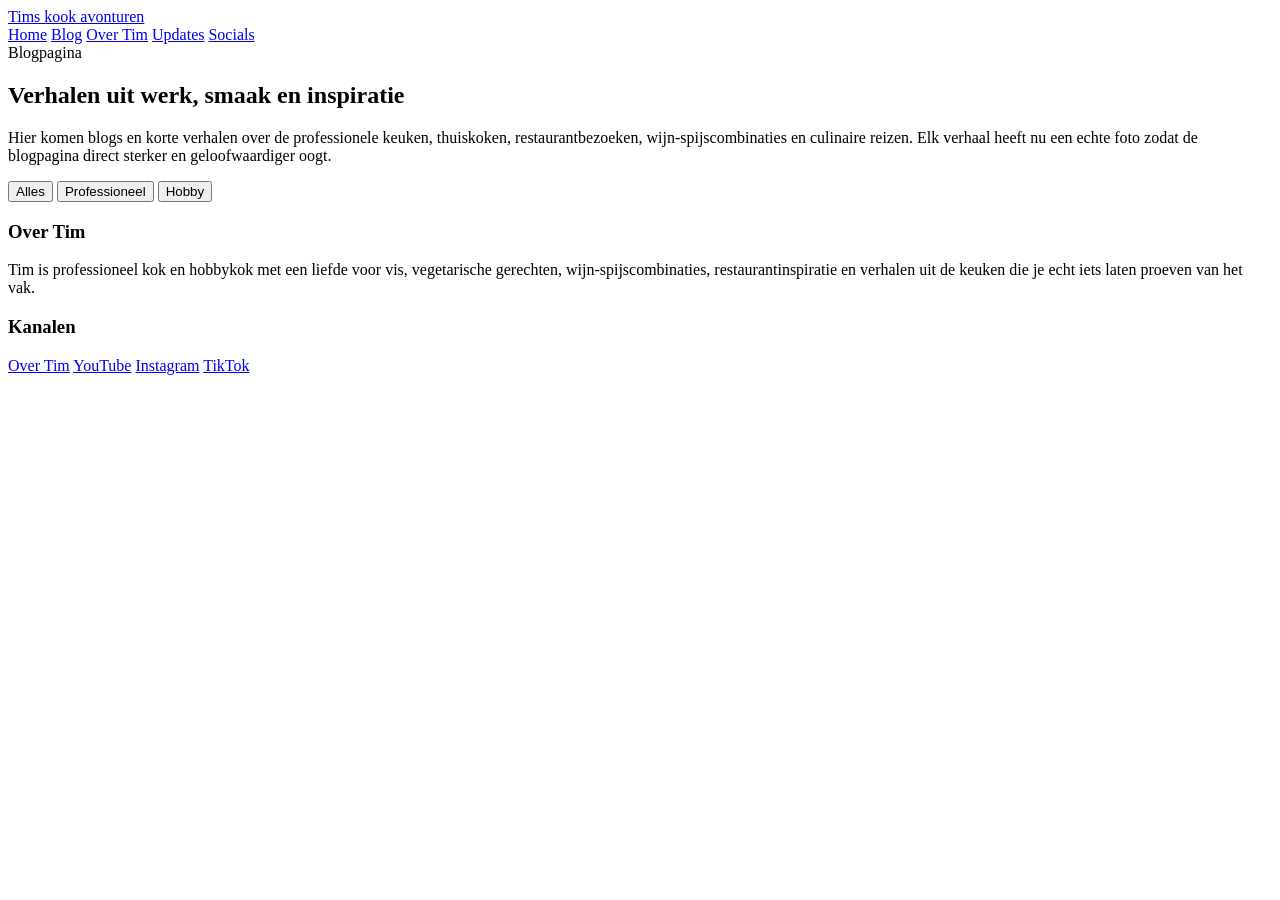
==== commit cf8c7aa1: "Add files via upload" ====
--- a/index.html
+++ b/index.html
@@ -3,134 +3,66 @@
 <head>
   <meta charset="UTF-8" />
   <meta name="viewport" content="width=device-width, initial-scale=1.0" />
-  <title>Tims kook avonturen</title>
+  <title>Blog | Tims kook avonturen</title>
+  <meta name="description" content="Tims kook avonturen: professionele keukenverhalen, wijn-spijsinspiratie en eerlijke foodcontent uit de praktijk." />
   <link rel="stylesheet" href="styles.css" />
 </head>
-<body>
+<body class="">
+
   <header class="site-header">
     <div class="container header-row">
       <a class="brand" href="index.html">Tims kook avonturen</a>
       <nav class="nav">
-        <a class="nav-btn active" href="index.html"><span>Home</span></a><a class="nav-btn" href="blog.html"><span>Blog</span></a><a class="nav-btn" href="email.html"><span>E-mail</span></a><a class="nav-btn" href="social.html"><span>Socials</span></a>
+        <a class="nav-btn " href="index.html"><span>Home</span></a>
+        <a class="nav-btn active" href="blog.html"><span>Blog</span></a>
+        <a class="nav-btn " href="over-tim.html"><span>Over Tim</span></a>
+        <a class="nav-btn " href="email.html"><span>Updates</span></a>
+        <a class="nav-btn " href="social.html"><span>Socials</span></a>
       </nav>
     </div>
   </header>
+
   <main class="container">
-    
-<section class="hero">
-<div class="container hero-grid">
-<div>
-<span class="eyebrow">Professioneel en ook plezier</span>
-<h1>Welkom bij Tims kook avonturen</h1>
-<p class="hero-copy">
-              Een website over mijn werk als professioneel kok en mijn hobby als thuiskok. Van de viskant bij Van der Valk Tilburg tot nieuwe wijn-spijscombinaties thuis: hier deel ik smaak, beleving, humor en verhalen uit de keuken.
-            </p>
-<div class="hero-actions">
-<a class="btn-primary" href="blog.html">Bekijk de blogs</a>
-<a class="btn-secondary" href="email.html">Speel mee en blijf op de hoogte</a>
-</div>
-</div>
-<div class="hero-card">
-<div class="hero-visual hero-no-emoji">
-<div>
-<h2 class="hero-title">Tim in de keuken</h2>
-<p class="hero-subtitle">Tims kook avonturen</p>
-</div>
-<div class="hero-mini-grid">
-<div class="hero-mini">
-<div class="mini-label">Werk</div>
-<div class="mini-text">Vis en vegetarische gerechten bij Van der Valk Tilburg</div>
-</div>
-<div class="hero-mini">
-<div class="mini-label">Hobby</div>
-<div class="mini-text">Experimenteren met nieuwe gerechten en wijnen</div>
-</div>
-<div class="hero-mini">
-<div class="mini-label">Sfeer</div>
-<div class="mini-text">Plezier, humor en serieus werken wanneer het moet</div>
-</div>
-</div>
-</div>
-</div>
-</div>
-</section>
-<section class="section-grid-3">
-<article class="card no-icon">
-<h3>Professionele keuken</h3>
-<p>Ik werk als professioneel kok bij Van der Valk Tilburg aan de viskant. Daar maak ik visgerechten en vegetarische gerechten met aandacht voor smaak, tempo en presentatie.</p>
-</article>
-<article class="card no-icon">
-<h3>Hobby en beleving</h3>
-<p>Naast mijn werk kook ik graag thuis, probeer ik nieuwe recepten uit en zoek ik naar goede wijncombinaties die een gerecht nog sterker maken.</p>
-</article>
-<article class="card no-icon">
-<h3>Wat je hier vindt</h3>
-<p>Op deze website deel ik verhalen uit de keuken, restaurantbezoeken, wijntrips, nieuwe gerechten, video’s en leuke momenten die mij als kok inspireren.</p>
-</article>
-</section>
-<section class="section-shell section-grid-2">
-<div>
-<div class="eyebrow-dark">De sfeer van de website</div>
-<h2>Serieus over kwaliteit, luchtig in de toon</h2>
-<p>
-            Tims kook avonturen draait om smaak, energie en persoonlijkheid. Het is een plek waar professioneel werk, hobby, wijn, inspiratie en humor samenkomen. Niet te strak, wel verzorgd. Niet te zwaar, wel met liefde voor het vak.
+
+    <section class="page-head">
+      <div class="head-row">
+        <div>
+          <div class="eyebrow-dark">Blogpagina</div>
+          <h1>Verhalen uit werk, smaak en inspiratie</h1>
+          <p>
+            Hier komen blogs en korte verhalen over de professionele keuken, thuiskoken, restaurantbezoeken, wijn-spijscombinaties en culinaire reizen. Elk verhaal heeft nu een echte foto zodat de blogpagina direct sterker en geloofwaardiger oogt.
           </p>
-</div>
-<div class="stats-grid">
-<div class="stat">
-<div class="stat-label">Blogverhalen</div>
-<div class="stat-value">Werk + hobby</div>
-</div>
-<div class="stat">
-<div class="stat-label">Social content</div>
-<div class="stat-value">YouTube, Insta, TikTok</div>
-</div>
-<div class="stat">
-<div class="stat-label">E-mail pagina</div>
-<div class="stat-value">Met retro game</div>
-</div>
-<div class="stat">
-<div class="stat-label">Stijl</div>
-<div class="stat-value">Warm, culinair, persoonlijk</div>
-</div>
-</div>
-</section>
-<section class="section-grid-3">
-<article class="card">
-<h3>Lees nieuwe verhalen</h3>
-<p>Bekijk blogs over werk in de keuken, bijzondere diners, wijnmomenten en culinaire reizen.</p>
-<a class="arrow-link" href="blog.html">Naar de blogpagina →</a>
-</article>
-<article class="card">
-<h3>Speel mee en blijf op de hoogte</h3>
-<p>Speel het mini spel en schrijf je daarna in voor updates over nieuwe gerechten, blogs, wijnmomenten en video’s.</p>
-<a class="arrow-link" href="email.html">Naar het spel en updates →</a>
-</article>
-<article class="card">
-<h3>Volg de socials</h3>
-<p>Ontdek welke content op YouTube, Instagram en TikTok verschijnt en klik direct door.</p>
-<a class="arrow-link" href="social.html">Naar social media →</a>
-</article>
-</section>
+        </div>
+        <div class="pill-group">
+          <button class="pill active" data-filter="Alles">Alles</button>
+          <button class="pill" data-filter="Professioneel">Professioneel</button>
+          <button class="pill" data-filter="Hobby">Hobby</button>
+        </div>
+      </div>
+    </section>
+
+    <section class="blog-grid" id="blog-grid"></section>
 
   </main>
+
   <footer class="site-footer">
-<div class="container footer-grid">
-<div>
-<h3>Over Tim</h3>
-<p>Tim is professioneel kok en hobbykok met een liefde voor vis, vegetarische gerechten, mooie wijnen, humor in de keuken en mensen blij maken met smaakvolle creaties.</p>
-</div>
-<div>
-<h3>Kanalen</h3>
-<div class="footer-links">
-<a class="footer-link" href="https://www.youtube.com/@timskookavonturen" rel="noreferrer" target="_blank">YouTube</a>
-<a class="footer-link" href="https://www.instagram.com/tims.kook.avonturen" rel="noreferrer" target="_blank">Instagram</a>
-<a class="footer-link" href="https://www.tiktok.com/@tims.kook.avonture" rel="noreferrer" target="_blank">TikTok</a>
-<a class="footer-link" href="https://www.linkedin.com/" rel="noreferrer" target="_blank">LinkedIn</a>
-</div>
-</div>
-</div>
-</footer>
+    <div class="container footer-grid">
+      <div>
+        <h3>Over Tim</h3>
+        <p>Tim is professioneel kok en hobbykok met een liefde voor vis, vegetarische gerechten, wijn-spijscombinaties, restaurantinspiratie en verhalen uit de keuken die je echt iets laten proeven van het vak.</p>
+      </div>
+      <div>
+        <h3>Kanalen</h3>
+        <div class="footer-links">
+          <a class="footer-link is-page" href="over-tim.html">Over Tim</a>
+          <a class="footer-link" href="https://www.youtube.com/@timskookavonturen" target="_blank" rel="noreferrer">YouTube</a>
+          <a class="footer-link" href="https://www.instagram.com/tims.kook.avonturen" target="_blank" rel="noreferrer">Instagram</a>
+          <a class="footer-link" href="https://www.tiktok.com/@tims.kook.avonture" target="_blank" rel="noreferrer">TikTok</a>
+        </div>
+      </div>
+    </div>
+  </footer>
+
   <script src="script.js"></script>
 </body>
-</html>
+</html>
--- a/styles.css
+++ b/styles.css
@@ -1,763 +1,341 @@
 
-    :root {
-      --bg: #fffaf3;
-      --bg-soft: #fff7ee;
-      --card: #ffffff;
-      --text: #1c1917;
-      --muted: #57534e;
-      --line: #e7e5e4;
-      --dark: #1c1917;
-      --dark-2: #292524;
-      --accent: #fbbf24;
-      --accent-2: #f59e0b;
-      --accent-soft: #fef3c7;
-      --success-bg: #ecfdf5;
-      --success-line: #a7f3d0;
-      --success-text: #065f46;
-      --shadow: 0 16px 38px rgba(28, 25, 23, 0.08);
-      --radius-xl: 28px;
-      --radius-lg: 22px;
-      --radius-md: 18px;
-      --max: 1180px;
+const blogPosts = [
+  {
+    title: "Nieuwe menukaart bij Van der Valk Tilburg",
+    category: "Professioneel",
+    image: "assets/images/nieuwe-menukaart.webp",
+    excerpt: "Een kijkje achter de schermen bij het ontwikkelen van nieuwe vis- en vegetarische gerechten.",
+    meta: "Werk in de keuken"
+  },
+  {
+    title: "AFC Ajax over de vloer",
+    category: "Professioneel",
+    image: "assets/images/afc-ajax-in-huis.webp",
+    excerpt: "Wat er komt kijken bij koken voor een topsportgezelschap en hoe voorbereiding en timing samenkomen.",
+    meta: "Service & timing"
+  },
+  {
+    title: "Nieuw gerecht met bijpassende wijn",
+    category: "Hobby",
+    image: "assets/images/gerecht-en-wijn.webp",
+    excerpt: "Thuis experimenteren met smaken, structuur en een wijn die het gerecht sterker maakt.",
+    meta: "Wijn-spijs"
+  },
+  {
+    title: "Etentje bij Puick in Breda",
+    category: "Hobby",
+    image: "assets/images/puick-breda.webp",
+    excerpt: "Inspiratie opdoen met verrassende combinaties, mooie presentaties en fijne wijnen.",
+    meta: "Restaurantinspiratie"
+  },
+  {
+    title: "Luxe avond bij Brut172",
+    category: "Hobby",
+    image: "assets/images/brut172.webp",
+    excerpt: "Een culinaire ervaring op hoog niveau, met aandacht voor detail, techniek en verfijning.",
+    meta: "Fine dining"
+  },
+  {
+    title: "Wijnvakantie in de Bourgogne",
+    category: "Hobby",
+    image: "assets/images/bourgogne.webp",
+    excerpt: "Van streekgerechten tot mooie wijnhuizen: een reis vol smaak, verhalen en inspiratie.",
+    meta: "Culinaire reis"
+  }
+];
+
+const socialLinks = [
+  {
+    name: "YouTube",
+    href: "https://www.youtube.com/@timskookavonturen",
+    icon: youtubeIcon(),
+    tagline: "Gerechtvideo’s en keukenmomenten",
+    description: "Hier komen uitgebreide video’s van gerechten, kooktechnieken, opmaak en verhalen uit de keuken."
+  },
+  {
+    name: "Instagram",
+    href: "https://www.instagram.com/tims.kook.avonturen",
+    icon: instagramIcon(),
+    tagline: "Foodfoto’s, sfeer en updates",
+    description: "Voor mooie borden, close-ups van ingrediënten, wijnmomenten en de sfeer achter de schermen."
+  },
+  {
+    name: "TikTok",
+    href: "https://www.tiktok.com/@tims.kook.avonture",
+    icon: tiktokIcon(),
+    tagline: "Korte clips en luchtige content",
+    description: "Korte video's, leuke keukenmomenten en snelle gerechtjes met een knipoog."
+  }
+];
+
+function instagramIcon() {
+  return `
+    <svg width="26" height="26" viewBox="0 0 24 24" fill="none" stroke="currentColor" stroke-width="1.8" stroke-linecap="round" stroke-linejoin="round" aria-hidden="true">
+      <rect x="3.5" y="3.5" width="17" height="17" rx="4.5"></rect>
+      <circle cx="12" cy="12" r="4"></circle>
+      <circle cx="17.3" cy="6.7" r="0.8" fill="currentColor" stroke="none"></circle>
+    </svg>`;
+}
+
+function youtubeIcon() {
+  return `
+    <svg width="26" height="26" viewBox="0 0 24 24" fill="none" stroke="currentColor" stroke-width="1.6" stroke-linecap="round" stroke-linejoin="round" aria-hidden="true">
+      <path d="M21 12.2c0 2.4-.3 4-.7 5-.3.8-.9 1.4-1.7 1.7-1.5.6-6.6.6-6.6.6s-5.1 0-6.6-.6c-.8-.3-1.4-.9-1.7-1.7-.4-1-.7-2.6-.7-5s.3-4 .7-5c.3-.8.9-1.4 1.7-1.7C6.9 5 12 5 12 5s5.1 0 6.6.6c.8.3 1.4.9 1.7 1.7.4 1 .7 2.6.7 4.9Z"></path>
+      <path d="m10 9 5 3-5 3V9Z" fill="currentColor" stroke="none"></path>
+    </svg>`;
+}
+
+function tiktokIcon() {
+  return `
+    <svg width="26" height="26" viewBox="0 0 24 24" fill="none" stroke="currentColor" stroke-width="1.8" stroke-linecap="round" stroke-linejoin="round" aria-hidden="true">
+      <path d="M14 4c.5 1.6 1.7 2.9 3.2 3.5.9.4 1.8.6 2.8.6"></path>
+      <path d="M14 4v10.3a4.3 4.3 0 1 1-3.4-4.2"></path>
+    </svg>`;
+}
+
+function renderBlogs(filter = "Alles") {
+  const grid = document.getElementById("blog-grid");
+  if (!grid) return;
+
+  const visible = filter === "Alles"
+    ? blogPosts
+    : blogPosts.filter((post) => post.category === filter);
+
+  grid.innerHTML = visible.map((post) => `
+    <article class="card blog-card">
+      <img class="blog-image" src="${post.image}" alt="${post.title}" loading="lazy" />
+      <div class="blog-body">
+        <span class="tag">${post.category}</span>
+        <h3>${post.title}</h3>
+        <p>${post.excerpt}</p>
+        <div class="meta">
+          <span>${post.meta}</span>
+          <span>Tims kook avonturen</span>
+        </div>
+      </div>
+    </article>
+  `).join("");
+}
+
+function renderSocials() {
+  const grid = document.getElementById("social-grid");
+  if (!grid) return;
+
+  grid.innerHTML = socialLinks.map((item) => `
+    <a class="card social-card" href="${item.href}" target="_blank" rel="noreferrer">
+      <div class="social-icon">${item.icon}</div>
+      <h3>${item.name}</h3>
+      <div class="social-tagline">${item.tagline}</div>
+      <p>${item.description}</p>
+      <div class="arrow-link">Ga naar ${item.name} →</div>
+    </a>
+  `).join("");
+}
+
+function setupBlogFilters() {
+  const buttons = document.querySelectorAll("[data-filter]");
+  if (!buttons.length) return;
+
+  buttons.forEach((button) => {
+    button.addEventListener("click", () => {
+      buttons.forEach((btn) => btn.classList.remove("active"));
+      button.classList.add("active");
+      renderBlogs(button.dataset.filter);
+    });
+  });
+}
+
+function setupGame() {
+  const gameEl = document.getElementById("game");
+  const chefEl = document.getElementById("chef");
+  if (!gameEl || !chefEl) return;
+
+  const overlayEl = document.getElementById("game-overlay");
+  const overlayTitleEl = document.getElementById("overlay-title");
+  const overlayCopyEl = document.getElementById("overlay-copy");
+  const scoreTextEl = document.getElementById("score-text");
+  const statusTextEl = document.getElementById("status-text");
+  const lockedNoticeEl = document.getElementById("locked-notice");
+  const emailFormEl = document.getElementById("email-form");
+  const successBoxEl = document.getElementById("success-box");
+  const startButton = document.getElementById("start-game");
+  const jumpButton = document.getElementById("jump-game");
+
+  const game = {
+    width: 560,
+    chefX: 88,
+    obstacleWidth: 42,
+    gravity: 1.1,
+    jumpForce: 14,
+    runSpeed: 8,
+    clearTarget: 3,
+    phase: "idle",
+    chefHeight: 0,
+    velocity: 0,
+    obstacles: [],
+    spawned: 0,
+    cleared: 0,
+    timer: null,
+    clearedIds: new Set()
+  };
+
+  function obstacleType(index) {
+    const types = [
+      { emoji: "🐟", label: "vis" },
+      { emoji: "🔪", label: "mes" },
+      { emoji: "🍳", label: "koekenpan" }
+    ];
+    return types[index % types.length];
+  }
+
+  function clearObstacleDom() {
+    gameEl.querySelectorAll(".obstacle").forEach((el) => el.remove());
+  }
+
+  function drawGame() {
+    chefEl.style.left = `${game.chefX}px`;
+    chefEl.style.transform = `translateY(-${game.chefHeight}px)`;
+    clearObstacleDom();
+
+    game.obstacles.forEach((obstacle) => {
+      const el = document.createElement("div");
+      el.className = "obstacle";
+      el.style.left = `${obstacle.x}px`;
+      el.title = obstacle.type.label;
+      el.textContent = obstacle.type.emoji;
+      gameEl.appendChild(el);
+    });
+
+    scoreTextEl.textContent = `Gehaald: ${game.cleared}/${game.clearTarget}`;
+
+    const labels = {
+      idle: "Klaar om te starten",
+      playing: "Spelen",
+      lost: "Opnieuw proberen",
+      won: "Gewonnen"
+    };
+    statusTextEl.textContent = `Status: ${labels[game.phase]}`;
+  }
+
+  function setOverlay(title, copy, visible = true) {
+    overlayTitleEl.textContent = title;
+    overlayCopyEl.textContent = copy;
+    overlayEl.style.display = visible ? "flex" : "none";
+  }
+
+  function unlockForm() {
+    lockedNoticeEl.style.display = "none";
+    emailFormEl.style.display = "block";
+  }
+
+  function lockForm() {
+    lockedNoticeEl.style.display = "block";
+    emailFormEl.style.display = "none";
+    successBoxEl.style.display = "none";
+  }
+
+  function stopGame() {
+    if (game.timer) {
+      clearInterval(game.timer);
+      game.timer = null;
     }
-
-    * { box-sizing: border-box; }
-    html { scroll-behavior: smooth; }
-    body {
-      margin: 0;
-      font-family: Inter, ui-sans-serif, system-ui, -apple-system, BlinkMacSystemFont, "Segoe UI", sans-serif;
-      color: var(--text);
-      background: linear-gradient(180deg, var(--bg) 0%, var(--bg-soft) 40%, #fffdf9 100%);
+  }
+
+  function startGame() {
+    stopGame();
+    game.phase = "playing";
+    game.chefHeight = 0;
+    game.velocity = 0;
+    game.obstacles = [{ id: 1, x: game.width + 20, type: obstacleType(0) }];
+    game.spawned = 1;
+    game.cleared = 0;
+    game.clearedIds = new Set();
+    lockForm();
+    setOverlay("", "", false);
+    drawGame();
+
+    game.timer = setInterval(() => {
+      const nextVelocity = game.velocity - game.gravity;
+      const nextHeight = Math.max(0, game.chefHeight + nextVelocity);
+      game.velocity = nextHeight === 0 && nextVelocity < 0 ? 0 : nextVelocity;
+      game.chefHeight = nextHeight;
+
+      game.obstacles = game.obstacles.map((item) => ({ ...item, x: item.x - game.runSpeed }));
+      const last = game.obstacles[game.obstacles.length - 1];
+
+      if (game.spawned < game.clearTarget && (!last || last.x < game.width - 170)) {
+        game.obstacles.push({
+          id: game.spawned + 1,
+          x: game.width + 40,
+          type: obstacleType(game.spawned)
+        });
+        game.spawned += 1;
+      }
+
+      const hit = game.obstacles.some((obstacle) => {
+        const horizontalHit = obstacle.x < game.chefX + 30 && obstacle.x + game.obstacleWidth > game.chefX;
+        const verticalHit = game.chefHeight < 34;
+        return horizontalHit && verticalHit;
+      });
+
+      if (hit) {
+        game.phase = "lost";
+        stopGame();
+        setOverlay("Bijna", "Nog een keer. Dan blijf je daarna makkelijk op de hoogte.", true);
+        drawGame();
+        return;
+      }
+
+      game.obstacles.forEach((item) => {
+        if (item.x < -game.obstacleWidth && !game.clearedIds.has(item.id)) {
+          game.clearedIds.add(item.id);
+          game.cleared += 1;
+          if (game.cleared >= game.clearTarget) {
+            game.phase = "won";
+            stopGame();
+            setOverlay("Gelukt", "Top. Je hebt de mini challenge gehaald.", true);
+            unlockForm();
+          }
+        }
+      });
+
+      game.obstacles = game.obstacles.filter((item) => item.x >= -game.obstacleWidth);
+      drawGame();
+    }, 40);
+  }
+
+  function jump() {
+    if (game.phase !== "playing") return;
+    if (game.chefHeight === 0) game.velocity = game.jumpForce;
+  }
+
+  startButton.addEventListener("click", startGame);
+  jumpButton.addEventListener("click", jump);
+
+  document.addEventListener("keydown", (event) => {
+    if (event.code === "Space") {
+      if (document.activeElement && ["INPUT", "TEXTAREA"].includes(document.activeElement.tagName)) return;
+      event.preventDefault();
+      if (game.phase === "idle" || game.phase === "lost") startGame();
+      else jump();
     }
-
-    a { color: inherit; text-decoration: none; }
-    button, input {
-      font: inherit;
-    }
-
-    .container {
-      max-width: var(--max);
-      margin: 0 auto;
-      padding: 0 24px;
-    }
-
-    .site-header {
-      position: sticky;
-      top: 0;
-      z-index: 50;
-      backdrop-filter: blur(10px);
-      background: rgba(255, 250, 243, 0.9);
-      border-bottom: 1px solid rgba(231, 229, 228, 0.85);
-    }
-
-    .header-row {
-      display: flex;
-      align-items: center;
-      justify-content: space-between;
-      gap: 16px;
-      padding: 16px 0;
-    }
-
-    .brand {
-      border: 0;
-      background: transparent;
-      font-size: 1.25rem;
-      font-weight: 800;
-      letter-spacing: -0.02em;
-      color: var(--text);
-      cursor: pointer;
-      padding: 0;
-    }
-
-    .nav {
-      display: flex;
-      flex-wrap: wrap;
-      justify-content: flex-end;
-      gap: 8px;
-    }
-
-    .nav-btn {
-      display: inline-flex;
-      align-items: center;
-      gap: 8px;
-      border-radius: 999px;
-      border: 1px solid var(--line);
-      background: #fff;
-      color: #44403c;
-      padding: 10px 16px;
-      cursor: pointer;
-      transition: 0.2s ease;
-    }
-
-    .nav-btn:hover { background: #fffbeb; }
-    .nav-btn.active {
-      background: var(--dark);
-      color: #fff;
-      border-color: var(--dark);
-      box-shadow: var(--shadow);
-    }
-
-    .nav-btn span { line-height: 1; }
-
-    main { padding: 32px 0 40px; }
-
-    .page { display: none; }
-    .page.active { display: block; }
-
-    .hero {
-      position: relative;
-      overflow: hidden;
-      border-radius: 32px;
-      background: var(--dark);
-      color: #fff;
-      box-shadow: 0 24px 48px rgba(28, 25, 23, 0.2);
-      padding: 48px 0;
-    }
-
-    .hero::before {
-      content: "";
-      position: absolute;
-      inset: 0;
-      background:
-        radial-gradient(circle at top right, rgba(251, 191, 36, 0.22), transparent 28%),
-        radial-gradient(circle at bottom left, rgba(255, 255, 255, 0.1), transparent 25%);
-      pointer-events: none;
-    }
-
-    .hero-grid {
-      position: relative;
-      display: grid;
-      grid-template-columns: 1.06fr 0.94fr;
-      gap: 40px;
-      align-items: center;
-    }
-
-    .eyebrow {
-      display: inline-block;
-      border-radius: 999px;
-      background: rgba(255,255,255,0.1);
-      color: #fde68a;
-      font-size: 0.74rem;
-      font-weight: 700;
-      letter-spacing: 0.18em;
-      text-transform: uppercase;
-      padding: 8px 12px;
-    }
-
-    h1, h2, h3, p { margin: 0; }
-    .hero h1 {
-      margin-top: 18px;
-      font-size: clamp(2.2rem, 4.2vw, 4rem);
-      line-height: 1.02;
-      letter-spacing: -0.04em;
-    }
-
-    .hero-copy {
-      margin-top: 20px;
-      max-width: 680px;
-      color: rgba(255,255,255,0.9);
-      line-height: 1.9;
-      font-size: 1.05rem;
-    }
-
-    .hero-actions {
-      display: flex;
-      flex-wrap: wrap;
-      gap: 12px;
-      margin-top: 28px;
-    }
-
-    .btn-primary,
-    .btn-secondary,
-    .btn-dark,
-    .btn-ghost {
-      display: inline-flex;
-      align-items: center;
-      justify-content: center;
-      border-radius: 999px;
-      padding: 13px 18px;
-      border: 0;
-      cursor: pointer;
-      transition: 0.2s ease;
-      font-weight: 700;
-    }
-
-    .btn-primary {
-      background: var(--accent);
-      color: #1c1917;
-    }
-
-    .btn-primary:hover { background: #fcd34d; }
-
-    .btn-secondary {
-      background: rgba(255,255,255,0.12);
-      color: #fff;
-      border: 1px solid rgba(255,255,255,0.14);
-    }
-
-    .btn-secondary:hover { background: rgba(255,255,255,0.18); }
-
-    .hero-card {
-      background: rgba(255,255,255,0.08);
-      border: 1px solid rgba(255,255,255,0.08);
-      border-radius: 28px;
-      padding: 16px;
-      box-shadow: 0 24px 48px rgba(0,0,0,0.18);
-      backdrop-filter: blur(7px);
-    }
-
-    .hero-visual {
-      min-height: 420px;
-      border-radius: 22px;
-      overflow: hidden;
-      position: relative;
-      background-image:
-        linear-gradient(180deg, rgba(12, 10, 9, 0.28), rgba(12, 10, 9, 0.5)),
-        url("[data-uri]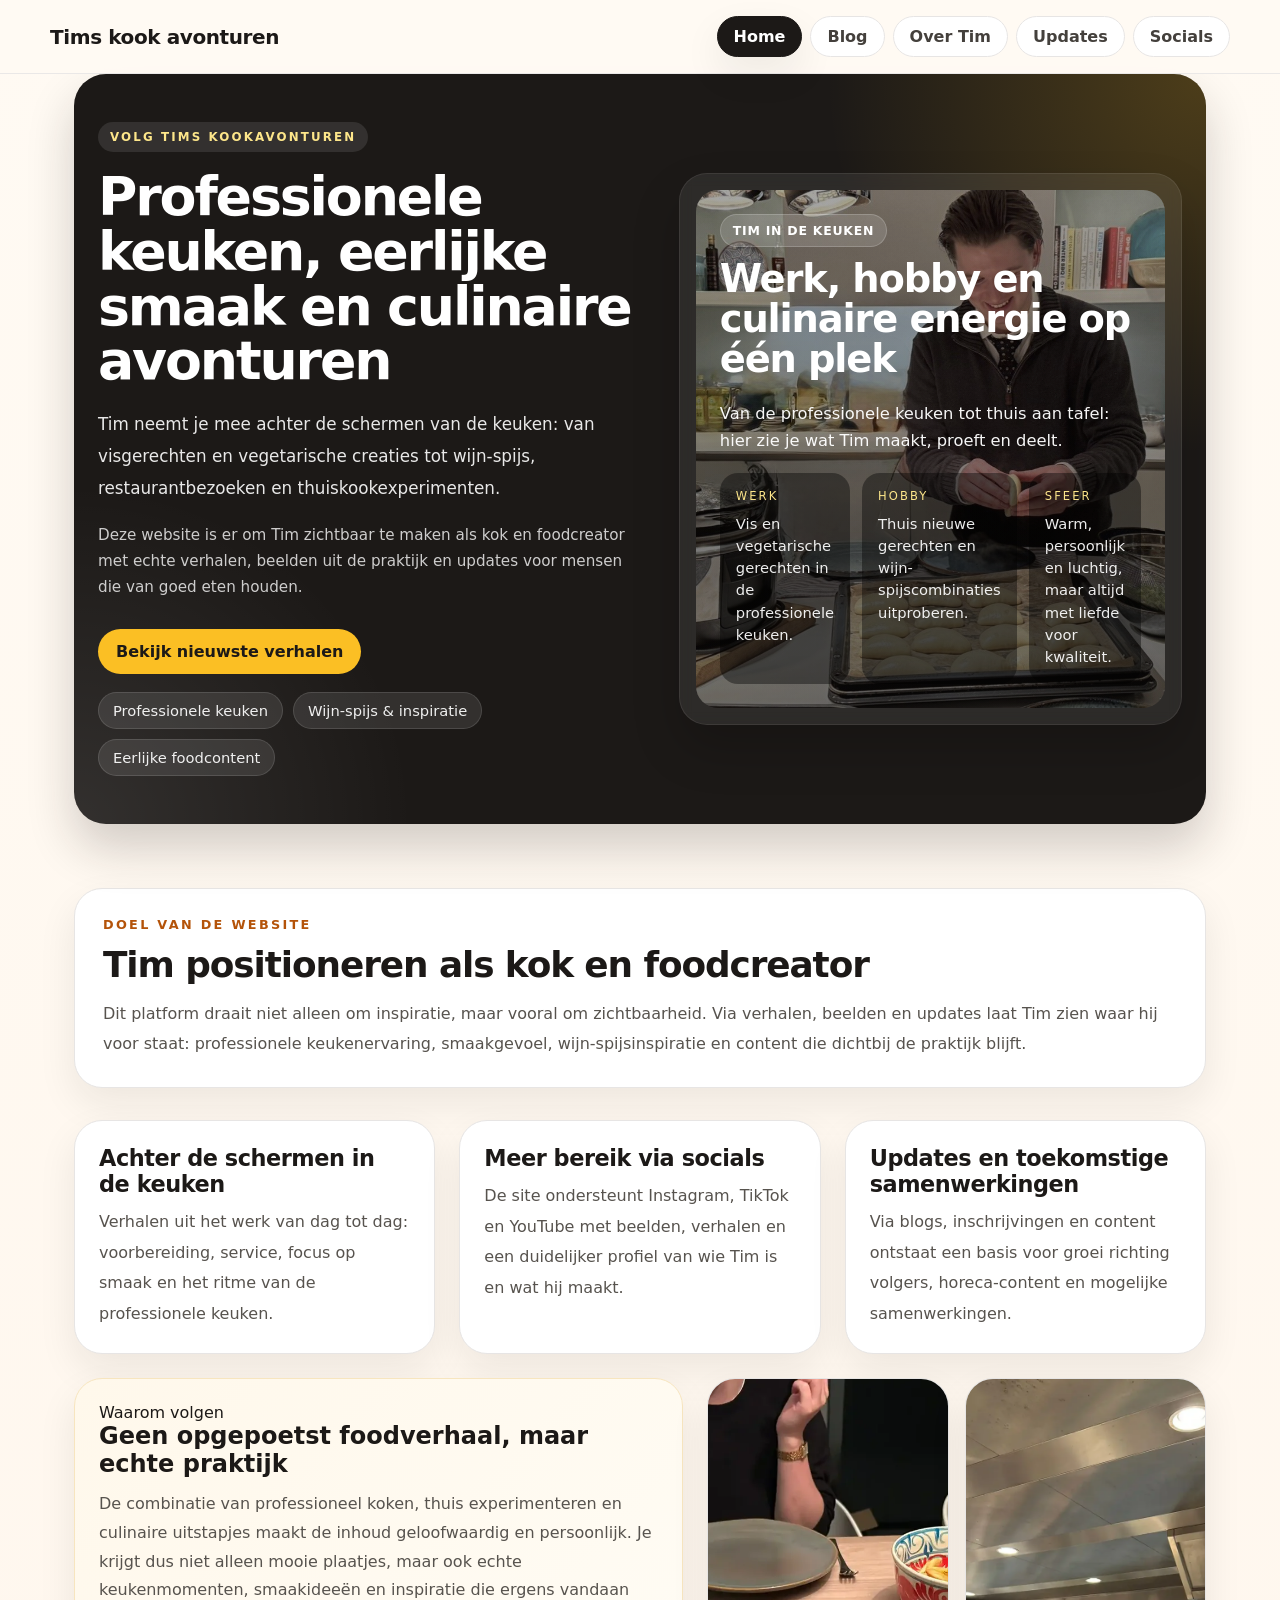
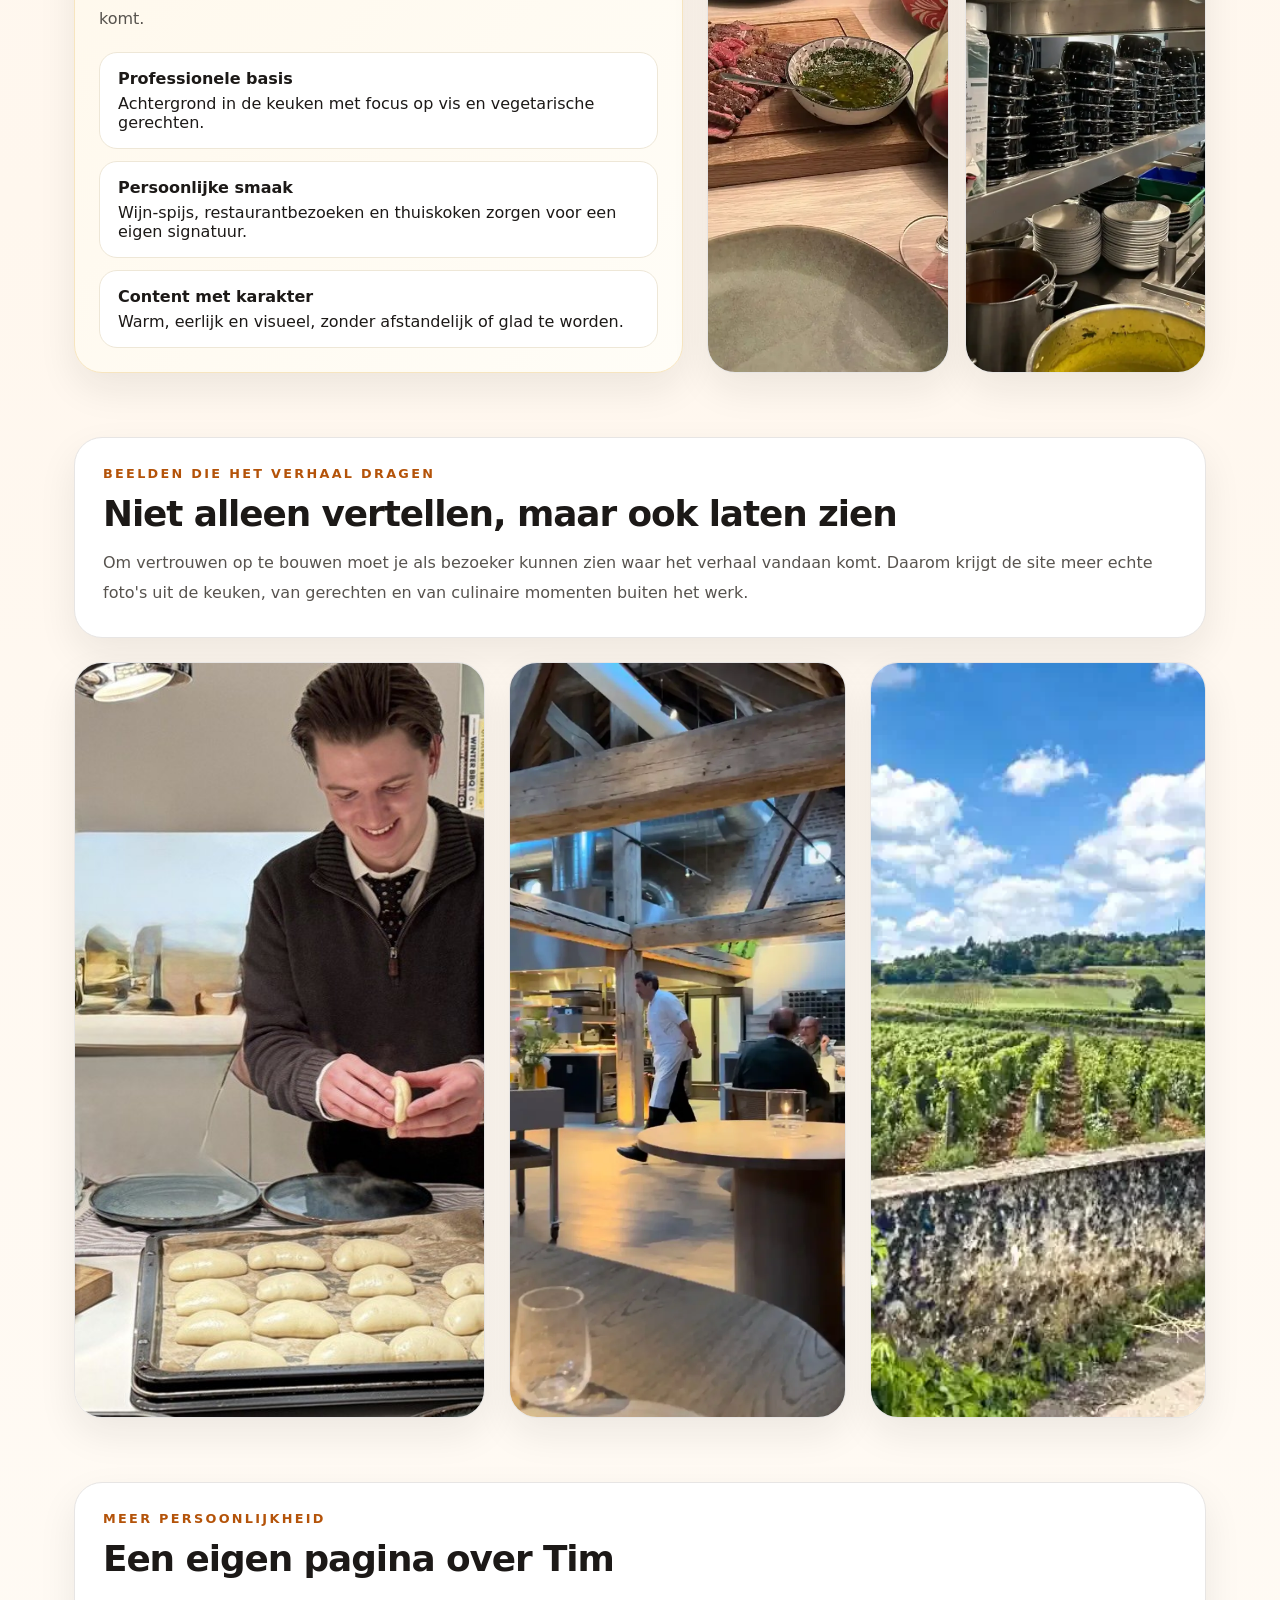
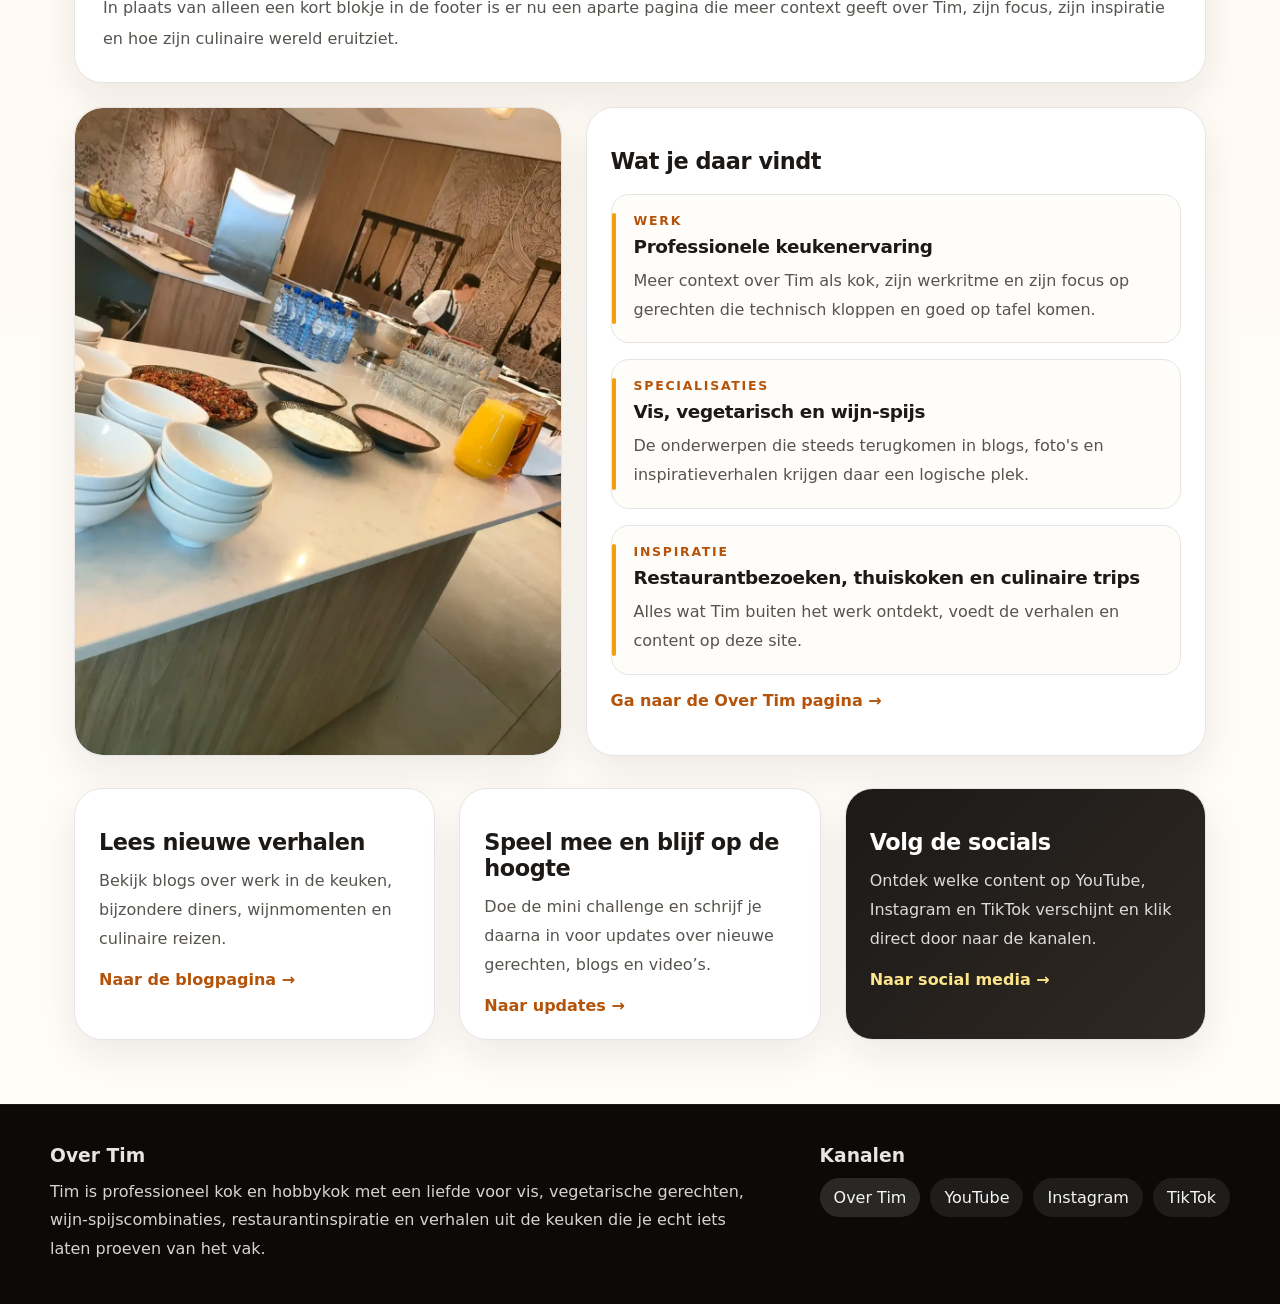
==== commit d06392e4: "Add files via upload" ====
--- a/index.html
+++ b/index.html
@@ -3,7 +3,7 @@
 <head>
   <meta charset="UTF-8" />
   <meta name="viewport" content="width=device-width, initial-scale=1.0" />
-  <title>Blog | Tims kook avonturen</title>
+  <title>Tims kook avonturen</title>
   <meta name="description" content="Tims kook avonturen: professionele keukenverhalen, wijn-spijsinspiratie en eerlijke foodcontent uit de praktijk." />
   <link rel="stylesheet" href="styles.css" />
 </head>
@@ -13,8 +13,8 @@
     <div class="container header-row">
       <a class="brand" href="index.html">Tims kook avonturen</a>
       <nav class="nav">
-        <a class="nav-btn " href="index.html"><span>Home</span></a>
-        <a class="nav-btn active" href="blog.html"><span>Blog</span></a>
+        <a class="nav-btn active" href="index.html"><span>Home</span></a>
+        <a class="nav-btn " href="blog.html"><span>Blog</span></a>
         <a class="nav-btn " href="over-tim.html"><span>Over Tim</span></a>
         <a class="nav-btn " href="email.html"><span>Updates</span></a>
         <a class="nav-btn " href="social.html"><span>Socials</span></a>
@@ -24,24 +24,205 @@
 
   <main class="container">
 
-    <section class="page-head">
-      <div class="head-row">
+    <section class="hero">
+      <div class="container hero-grid">
         <div>
-          <div class="eyebrow-dark">Blogpagina</div>
-          <h1>Verhalen uit werk, smaak en inspiratie</h1>
-          <p>
-            Hier komen blogs en korte verhalen over de professionele keuken, thuiskoken, restaurantbezoeken, wijn-spijscombinaties en culinaire reizen. Elk verhaal heeft nu een echte foto zodat de blogpagina direct sterker en geloofwaardiger oogt.
+          <span class="eyebrow">Volg Tims kookavonturen</span>
+          <h1>Professionele keuken, eerlijke smaak en culinaire avonturen</h1>
+          <p class="hero-copy">
+            Tim neemt je mee achter de schermen van de keuken: van visgerechten en vegetarische creaties tot wijn-spijs, restaurantbezoeken en thuiskookexperimenten.
           </p>
-        </div>
-        <div class="pill-group">
-          <button class="pill active" data-filter="Alles">Alles</button>
-          <button class="pill" data-filter="Professioneel">Professioneel</button>
-          <button class="pill" data-filter="Hobby">Hobby</button>
-        </div>
-      </div>
-    </section>
-
-    <section class="blog-grid" id="blog-grid"></section>
+          <p class="hero-kicker">
+            Deze website is er om Tim zichtbaar te maken als kok en foodcreator met echte verhalen, beelden uit de praktijk en updates voor mensen die van goed eten houden.
+          </p>
+          <div class="hero-actions">
+            <a class="btn-primary" href="blog.html">Bekijk nieuwste verhalen</a>
+          </div>
+          <div class="hero-trust">
+            <span>Professionele keuken</span>
+            <span>Wijn-spijs & inspiratie</span>
+            <span>Eerlijke foodcontent</span>
+          </div>
+        </div>
+
+        <div class="hero-card">
+          <div class="hero-visual">
+            <div class="hero-visual-top">
+              <span class="hero-badge">Tim in de keuken</span>
+              <h2 class="hero-title">Werk, hobby en culinaire energie op één plek</h2>
+              <p class="hero-subtitle">Van de professionele keuken tot thuis aan tafel: hier zie je wat Tim maakt, proeft en deelt.</p>
+            </div>
+
+            <div class="hero-mini-grid">
+              <div class="hero-mini">
+                <div class="mini-label">Werk</div>
+                <div class="mini-text">Vis en vegetarische gerechten in de professionele keuken.</div>
+              </div>
+              <div class="hero-mini">
+                <div class="mini-label">Hobby</div>
+                <div class="mini-text">Thuis nieuwe gerechten en wijn-spijscombinaties uitproberen.</div>
+              </div>
+              <div class="hero-mini">
+                <div class="mini-label">Sfeer</div>
+                <div class="mini-text">Warm, persoonlijk en luchtig, maar altijd met liefde voor kwaliteit.</div>
+              </div>
+            </div>
+          </div>
+        </div>
+      </div>
+    </section>
+
+    <section class="section-intro">
+      <div class="section-shell">
+        <div class="eyebrow-dark">Doel van de website</div>
+        <h2>Tim positioneren als kok en foodcreator</h2>
+        <p>
+          Dit platform draait niet alleen om inspiratie, maar vooral om zichtbaarheid. Via verhalen, beelden en updates laat Tim zien waar hij voor staat: professionele keukenervaring, smaakgevoel, wijn-spijsinspiratie en content die dichtbij de praktijk blijft.
+        </p>
+      </div>
+
+      <div class="section-grid-3 cards-no-icon">
+        <article class="card">
+          <h3>Achter de schermen in de keuken</h3>
+          <p>Verhalen uit het werk van dag tot dag: voorbereiding, service, focus op smaak en het ritme van de professionele keuken.</p>
+        </article>
+        <article class="card">
+          <h3>Meer bereik via socials</h3>
+          <p>De site ondersteunt Instagram, TikTok en YouTube met beelden, verhalen en een duidelijker profiel van wie Tim is en wat hij maakt.</p>
+        </article>
+        <article class="card">
+          <h3>Updates en toekomstige samenwerkingen</h3>
+          <p>Via blogs, inschrijvingen en content ontstaat een basis voor groei richting volgers, horeca-content en mogelijke samenwerkingen.</p>
+        </article>
+      </div>
+    </section>
+
+    <section class="proof-banner">
+      <div class="card proof-copy">
+        <div class="eyebrow-dark">Waarom volgen</div>
+        <h2>Geen opgepoetst foodverhaal, maar echte praktijk</h2>
+        <p>
+          De combinatie van professioneel koken, thuis experimenteren en culinaire uitstapjes maakt de inhoud geloofwaardig en persoonlijk. Je krijgt dus niet alleen mooie plaatjes, maar ook echte keukenmomenten, smaakideeën en inspiratie die ergens vandaan komt.
+        </p>
+        <div class="proof-points">
+          <div class="proof-point">
+            <strong>Professionele basis</strong>
+            Achtergrond in de keuken met focus op vis en vegetarische gerechten.
+          </div>
+          <div class="proof-point">
+            <strong>Persoonlijke smaak</strong>
+            Wijn-spijs, restaurantbezoeken en thuiskoken zorgen voor een eigen signatuur.
+          </div>
+          <div class="proof-point">
+            <strong>Content met karakter</strong>
+            Warm, eerlijk en visueel, zonder afstandelijk of glad te worden.
+          </div>
+        </div>
+      </div>
+
+      <div class="mini-gallery">
+        <article class="image-card">
+          <img src="[data-uri]" alt="Gedekte tafel met steak, salade en wijn" loading="lazy" />
+          <div class="image-caption">
+            <h3>Gerechten thuis doorontwikkelen</h3>
+            <p>Ook buiten het werk blijft Tim bezig met smaak, presentatie en combinaties die een gerecht compleet maken.</p>
+          </div>
+        </article>
+        <article class="image-card tall">
+          <img src="[data-uri]